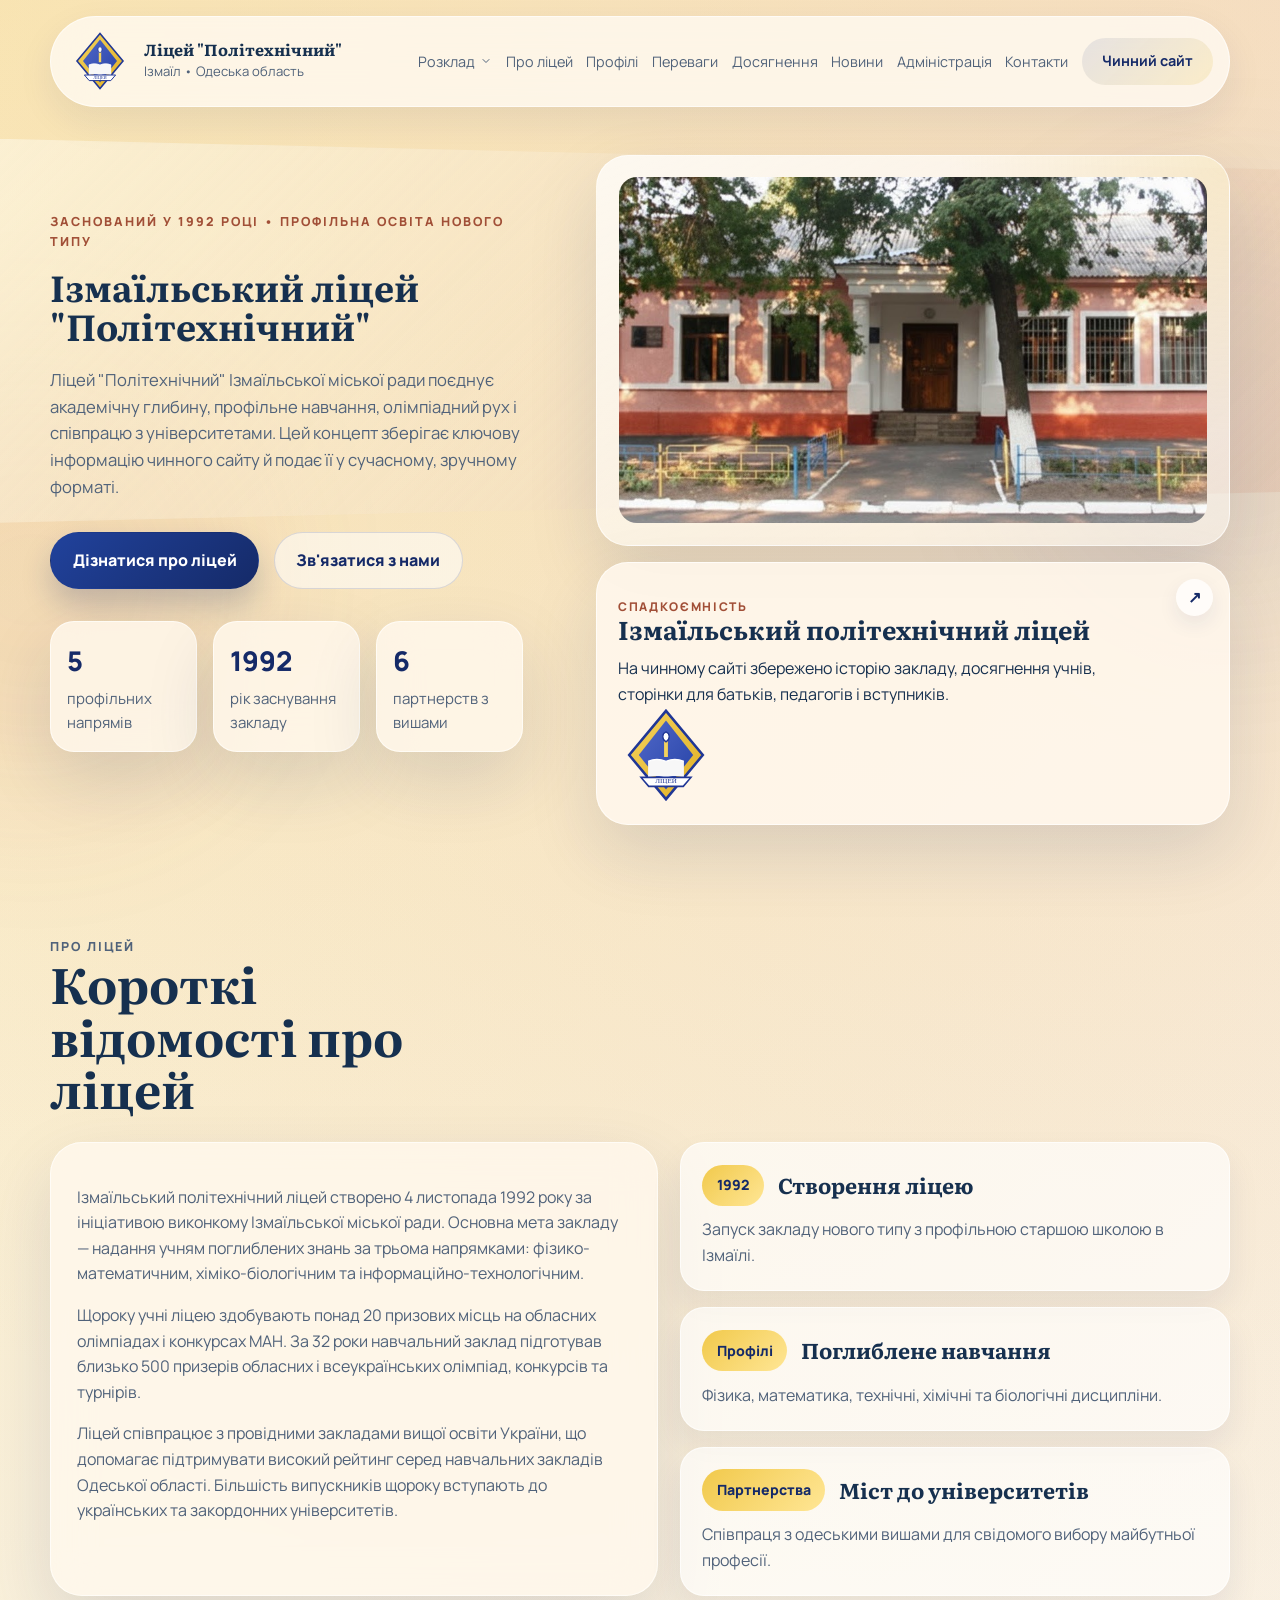
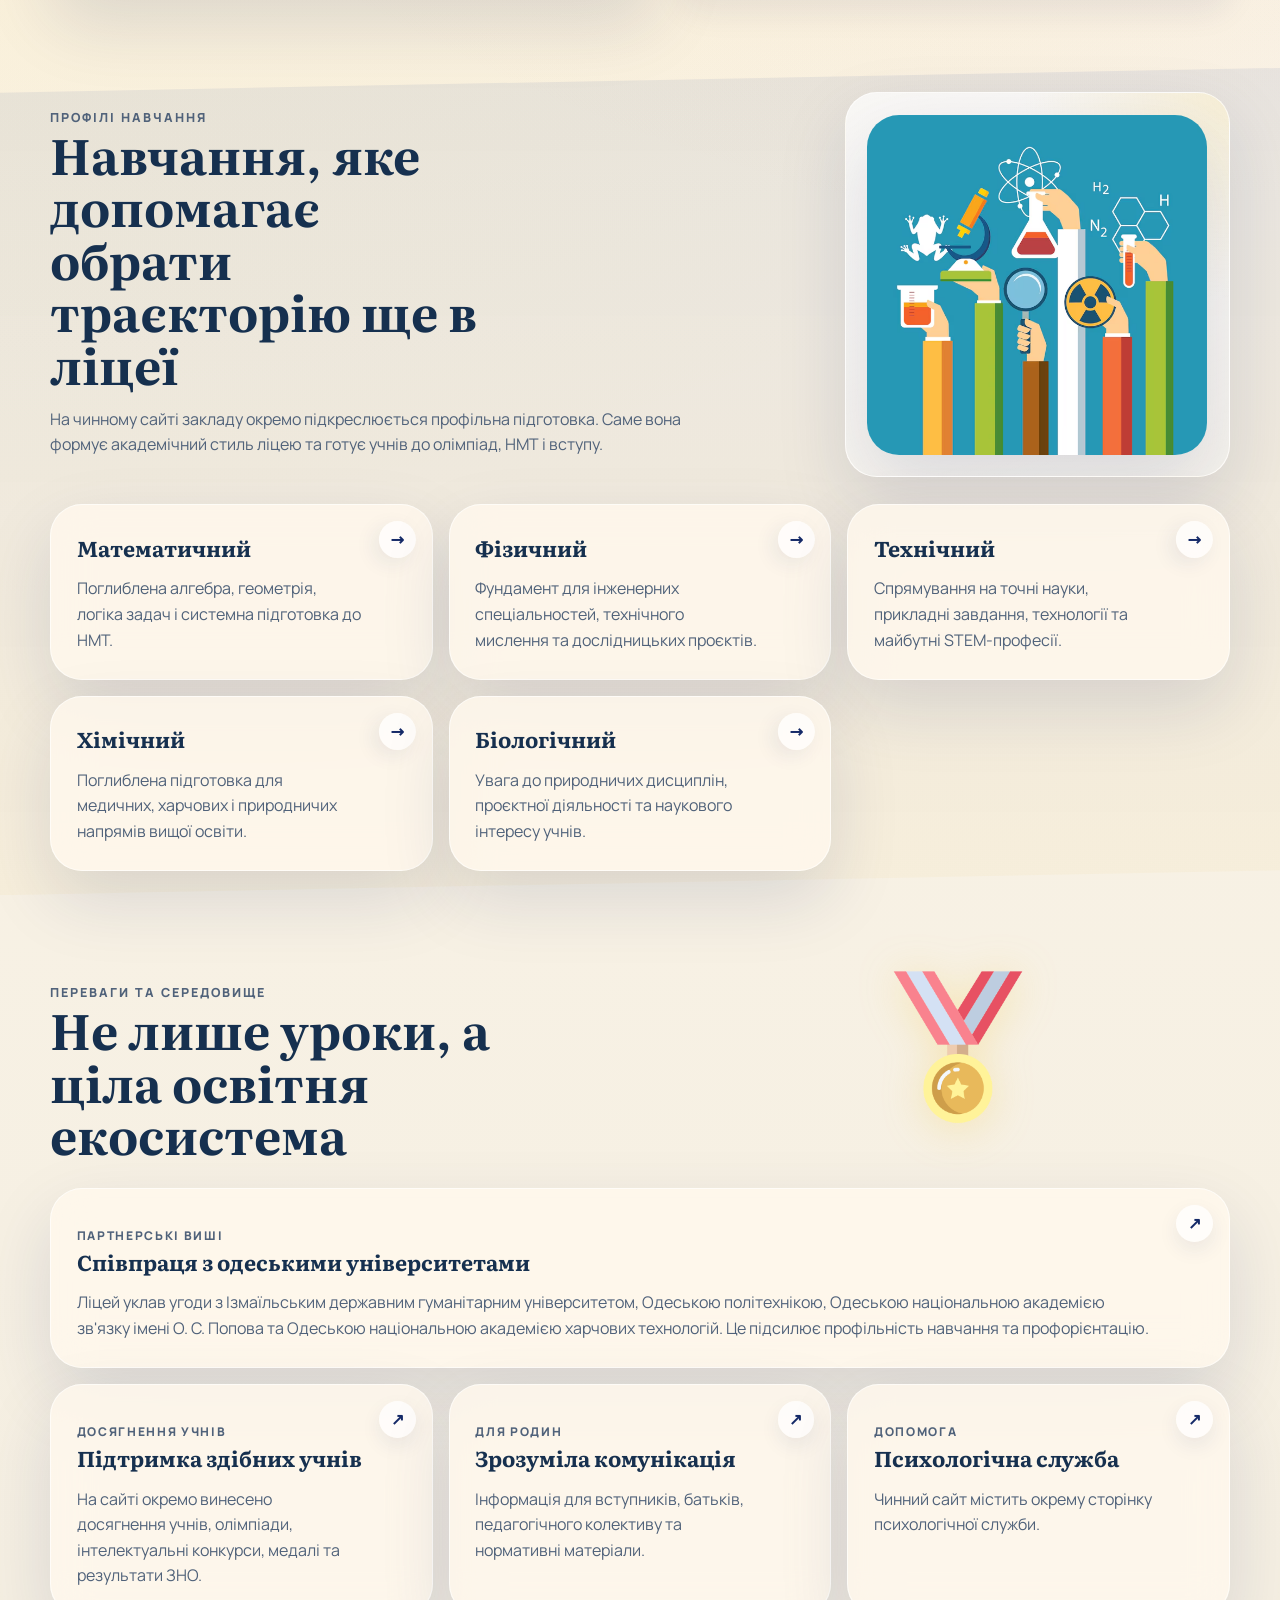
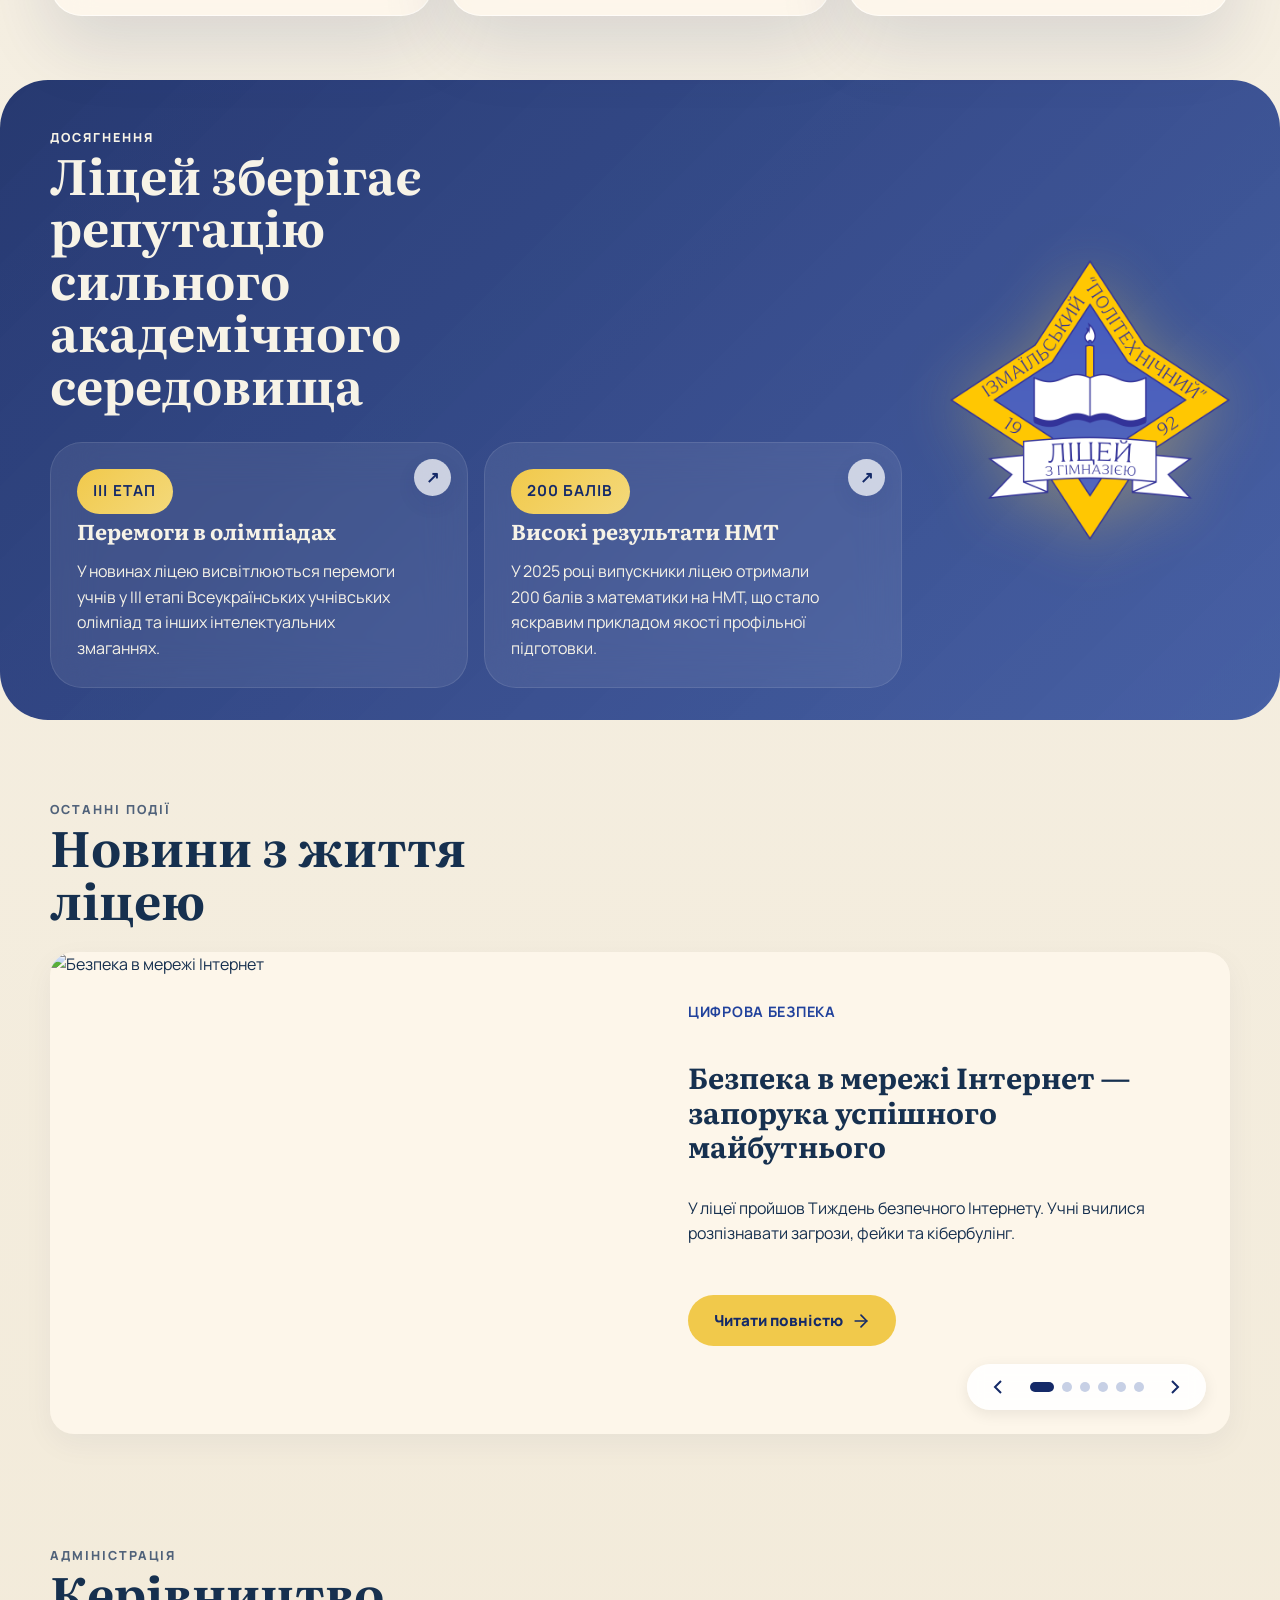
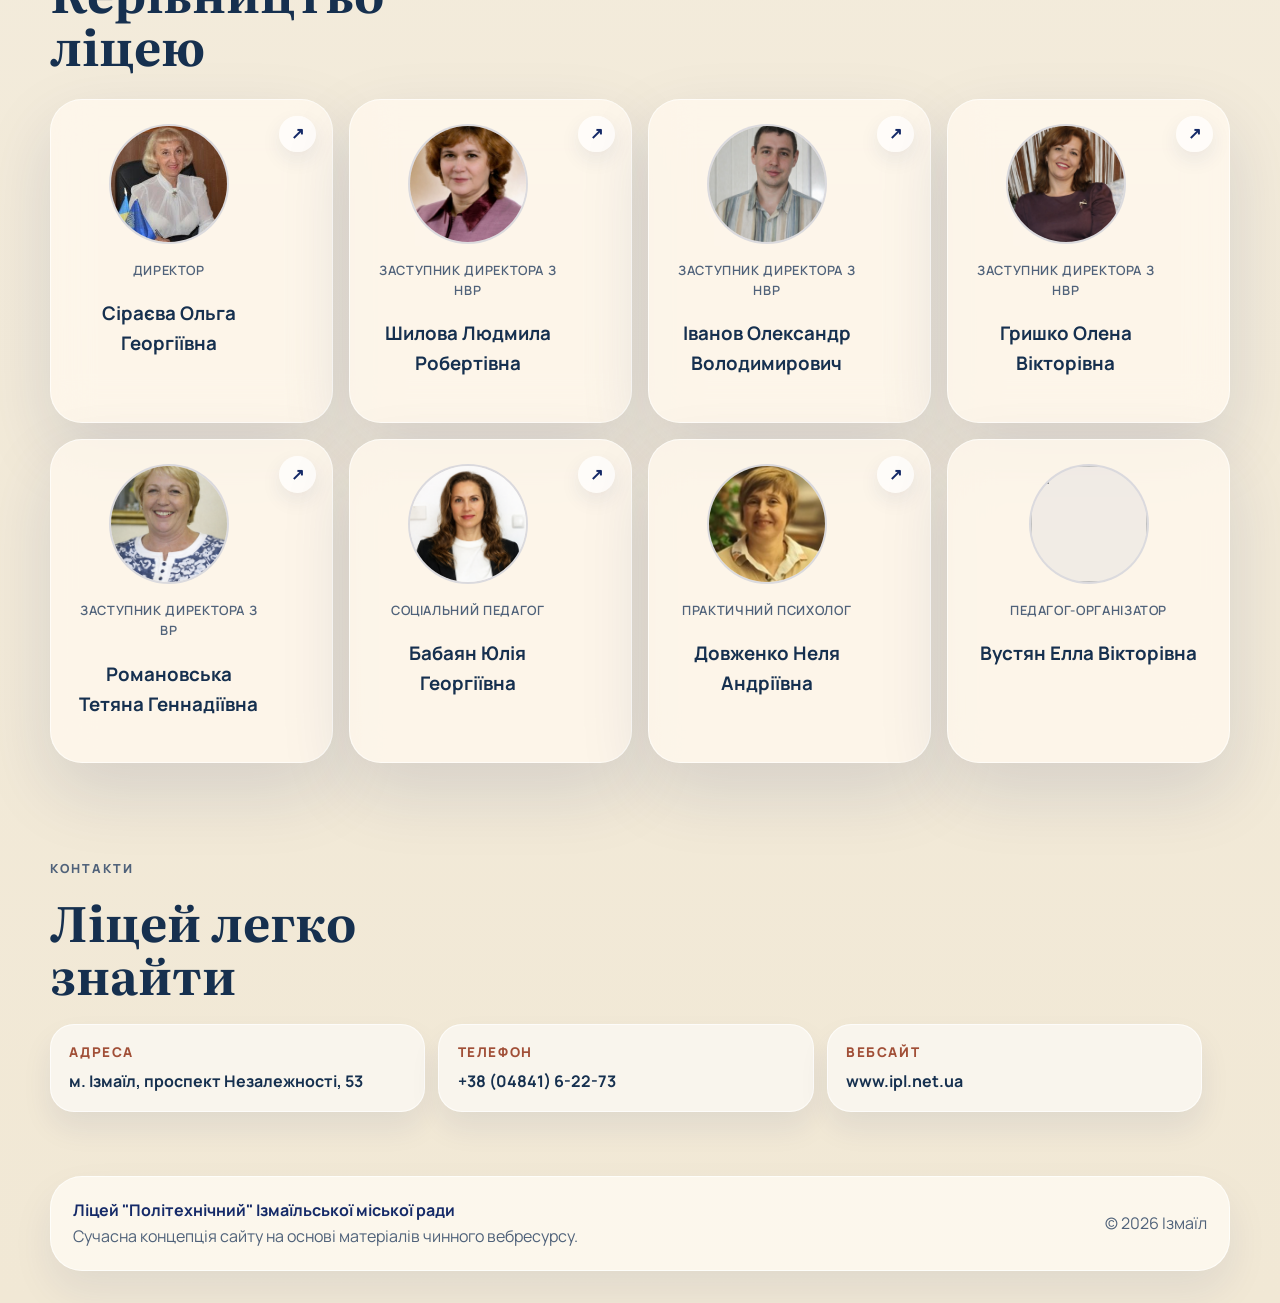
==== index.html @ ee77f44b "Add files via upload" ====
﻿<!DOCTYPE html>
<html lang="uk">

<head>
  <meta charset="UTF-8">
  <meta name="viewport" content="width=device-width, initial-scale=1.0">
  <title>Ліцей "Політехнічний" | Ізмаїл</title>
  <meta name="description"
    content="Сучасний промосайт Ліцею «Політехнічний» в Ізмаїлі: історія, профілі навчання, досягнення, партнерства та контакти.">
  <link rel="preconnect" href="https://fonts.googleapis.com">
  <link rel="preconnect" href="https://fonts.gstatic.com" crossorigin>
  <link
    href="https://fonts.googleapis.com/css2?family=Manrope:wght@400;500;600;700;800&family=Literata:opsz,wght@7..72,500;7..72,600;7..72,700&display=swap"
    rel="stylesheet">
  <link rel="stylesheet" href="styles.css">
</head>

<body>
  <a class="skip-link" href="#main">Перейти до основного вмісту</a>

  <div class="page-glow page-glow-left" aria-hidden="true"></div>
  <div class="page-glow page-glow-right" aria-hidden="true"></div>

  <header class="site-header">
    <div class="container header-shell">
      <a class="brand" href="#top" aria-label="Ліцей Політехнічний">
        <img src="assets/lyceum-emblem.svg" alt="" width="60" height="60">
        <span>
          <strong>Ліцей "Політехнічний"</strong>
          <small>Ізмаїл • Одеська область</small>
        </span>
      </a>

      <button class="nav-toggle" type="button" aria-expanded="false" aria-controls="site-nav">
        <span></span>
        <span></span>
        <span></span>
        <span class="sr-only">Відкрити меню</span>
      </button>

      <nav class="site-nav" id="site-nav" aria-label="Головна навігація">
        <div class="nav-dropdown">
          <button class="nav-dropdown-toggle" aria-expanded="false" aria-controls="schedule-menu">
            Розклад
            <svg width="12" height="12" viewBox="0 0 24 24" fill="none" stroke="currentColor" stroke-width="2"
              stroke-linecap="round" stroke-linejoin="round">
              <path d="m6 9 6 6 6-6" />
            </svg>
          </button>
          <div class="dropdown-menu" id="schedule-menu">
            <a href="schedule.html">Розклад уроків</a>
            <a href="schedule.html#bells">Розклад дзвінків</a>
          </div>
        </div>
        <a href="#about">Про ліцей</a>
        <a href="#profiles">Профілі</a>
        <a href="#advantages">Переваги</a>
        <a href="#achievements">Досягнення</a>
        <a href="#news">Новини</a>
        <a href="#administration">Адміністрація</a>
        <a href="#contacts">Контакти</a>
        <a class="nav-link-accent" href="https://www.ipl.net.ua/" target="_blank" rel="noreferrer noopener">
          Чинний сайт
        </a>
      </nav>
    </div>
  </header>

  <main id="main">
    <section class="hero" id="top">
      <div class="container hero-grid">
        <div class="hero-copy" data-reveal>
          <p class="eyebrow">Заснований у 1992 році • Профільна освіта нового типу</p>
          <h1>Ізмаїльський ліцей "Політехнічний"</h1>
          <p class="hero-lead">
            Ліцей "Політехнічний" Ізмаїльської міської ради поєднує академічну глибину,
            профільне навчання, олімпіадний рух і співпрацю з університетами. Цей концепт
            зберігає ключову інформацію чинного сайту й подає її у сучасному, зручному форматі.
          </p>

          <div class="hero-actions">
            <a class="button button-primary" href="#about">Дізнатися про ліцей</a>
            <a class="button button-secondary" href="#contacts">Зв'язатися з нами</a>
          </div>

          <ul class="hero-stats" aria-label="Ключові показники ліцею">
            <li>
              <strong>5</strong>
              <span>профільних напрямів</span>
            </li>
            <li>
              <strong>1992</strong>
              <span>рік заснування закладу</span>
            </li>
            <li>
              <strong>6</strong>
              <span>партнерств з вишами</span>
            </li>
          </ul>
        </div>

        <div class="hero-visual" data-reveal>
          <div class="visual-card visual-card-illustration">
            <img src="assets/campus-illustration.jpg" alt="Фото будівлі ліцею Політехнічний" width="876" height="515">
          </div>

          <a class="visual-card visual-card-badge card-link" href="https://www.ipl.net.ua/" target="_blank"
            rel="noreferrer noopener">
            <div class="badge-copy">
              <p class="badge-label">Спадкоємність</p>
              <h2>Ізмаїльський політехнічний ліцей</h2>
              <p>
                На чинному сайті збережено історію закладу, досягнення учнів, сторінки для
                батьків, педагогів і вступників.
              </p>
            </div>
            <img src="assets/lyceum-emblem.svg" alt="" width="96" height="96">
          </a>
        </div>
      </div>
    </section>

    <section class="section section-intro" id="about">
      <div class="container">
        <div class="section-heading" data-reveal>
          <p class="eyebrow">Про ліцей</p>
          <h2> Короткі відомості про ліцей</h2>
        </div>

        <div class="intro-layout">
          <article class="panel intro-story" data-reveal>
            <p>
            <p>Ізмаїльський політехнічний ліцей створено 4 листопада 1992 року за ініціативою виконкому Ізмаїльської
              міської ради. Основна мета закладу — надання учням поглиблених знань за трьома напрямками:
              фізико-математичним, хіміко-біологічним та інформаційно-технологічним.</p>

            <p>Щороку учні ліцею здобувають понад 20 призових місць на обласних олімпіадах і конкурсах МАН. За 32 роки
              навчальний заклад підготував близько 500 призерів обласних і всеукраїнських олімпіад, конкурсів та
              турнірів.</p>

            <p>Ліцей співпрацює з провідними закладами вищої освіти України, що допомагає підтримувати високий рейтинг
              серед навчальних закладів Одеської області. Більшість випускників щороку вступають до українських та
              закордонних університетів.</p>
            </p>
          </article>

          <div class="milestones">
            <div class="milestone" data-reveal style="--delay: 0.06s;">
              <span>1992</span>
              <h3>Створення ліцею</h3>
              <p>Запуск закладу нового типу з профільною старшою школою в Ізмаїлі.</p>
            </div>

            <div class="milestone" data-reveal style="--delay: 0.12s;">
              <span>Профілі</span>
              <h3>Поглиблене навчання</h3>
              <p>Фізика, математика, технічні, хімічні та біологічні дисципліни.</p>
            </div>

            <div class="milestone" data-reveal style="--delay: 0.18s;">
              <span>Партнерства</span>
              <h3>Міст до університетів</h3>
              <p>Співпраця з одеськими вишами для свідомого вибору майбутньої професії.</p>
            </div>
          </div>
        </div>
      </div>
    </section>

    <section class="section section-angled" id="profiles">
      <div class="container">
        <div class="profiles-header">
          <div class="section-heading" data-reveal>
            <p class="eyebrow">Профілі навчання</p>
            <h2>Навчання, яке допомагає обрати траєкторію ще в ліцеї</h2>
            <p>
              На чинному сайті закладу окремо підкреслюється профільна підготовка. Саме вона формує
              академічний стиль ліцею та готує учнів до олімпіад, НМТ і вступу.
            </p>
          </div>

          <div class="profiles-image" data-reveal>
            <div class="visual-card visual-card-illustration">
              <img src="assets/Image_subjects.png" alt="Профілі навчання ліцею">
            </div>
          </div>
        </div>

        <div class="profile-grid">
          <a class="panel profile-card card-link"
            href="http://www.ipl.net.ua/2011-08-15-07-10-58/2021-06-14-08-20-10/2021-06-14-08-23-02/osvitnya-programa-10-11"
            target="_blank" rel="noreferrer noopener" data-reveal style="--delay: 0.02s;">
            <h3>Математичний</h3>
            <p>Поглиблена алгебра, геометрія, логіка задач і системна підготовка до НМТ.</p>
          </a>

          <a class="panel profile-card card-link"
            href="http://www.ipl.net.ua/2011-08-15-07-10-58/2021-06-14-08-20-10/2021-06-14-08-23-02/osvitnya-programa-10-11"
            target="_blank" rel="noreferrer noopener" data-reveal style="--delay: 0.08s;">
            <h3>Фізичний</h3>
            <p>Фундамент для інженерних спеціальностей, технічного мислення та дослідницьких проєктів.</p>
          </a>

          <a class="panel profile-card card-link"
            href="http://www.ipl.net.ua/2011-08-15-07-10-58/2021-06-14-08-20-10/2021-06-14-08-23-02/osvitnya-programa-10-11"
            target="_blank" rel="noreferrer noopener" data-reveal style="--delay: 0.14s;">
            <h3>Технічний</h3>
            <p>Спрямування на точні науки, прикладні завдання, технології та майбутні STEM-професії.</p>
          </a>

          <a class="panel profile-card card-link"
            href="http://www.ipl.net.ua/2011-08-15-07-10-58/2021-06-14-08-20-10/2021-06-14-08-23-02/osvitnya-programa-10-11"
            target="_blank" rel="noreferrer noopener" data-reveal style="--delay: 0.2s;">
            <h3>Хімічний</h3>
            <p>Поглиблена підготовка для медичних, харчових і природничих напрямів вищої освіти.</p>
          </a>

          <a class="panel profile-card card-link"
            href="http://www.ipl.net.ua/2011-08-15-07-10-58/2021-06-14-08-20-10/2021-06-14-08-23-02/osvitnya-programa-10-11"
            target="_blank" rel="noreferrer noopener" data-reveal style="--delay: 0.26s;">
            <h3>Біологічний</h3>
            <p>Увага до природничих дисциплін, проєктної діяльності та наукового інтересу учнів.</p>
          </a>
        </div>
      </div>
    </section>

    <section class="section" id="advantages">
      <div class="container">
        <div class="advantages-header">
          <div class="section-heading" data-reveal>
            <p class="eyebrow">Переваги та середовище</p>
            <h2>Не лише уроки, а ціла освітня екосистема</h2>
          </div>

          <div class="advantages-medal" data-reveal>
            <img src="assets/3455111.png" alt="Медаль">
          </div>
        </div>

        <div class="advantage-grid">
          <a class="panel feature-card feature-card-wide card-link"
            href="https://www.ipl.net.ua/component/content/?view=featured" target="_blank" rel="noreferrer noopener"
            data-reveal style="--delay: 0.04s;">
            <p class="card-kicker">Партнерські виші</p>
            <h3>Співпраця з одеськими університетами</h3>
            <p>
              Ліцей уклав угоди з
              Ізмаїльським державним гуманітарним університетом, Одеською політехнікою,
              Одеською національною академією зв'язку імені О. С. Попова та Одеською національною
              академією харчових технологій. Це підсилює профільність навчання та профорієнтацію.
            </p>
          </a>

          <a class="panel feature-card card-link" href="https://www.ipl.net.ua/dostigeniya/man" target="_blank"
            rel="noreferrer noopener" data-reveal style="--delay: 0.1s;">
            <p class="card-kicker">Досягнення учнів</p>
            <h3>Підтримка здібних учнів</h3>
            <p>
              На сайті окремо винесено досягнення учнів, олімпіади, інтелектуальні конкурси,
              медалі та результати ЗНО.
            </p>
          </a>

          <a class="panel feature-card card-link" href="https://www.ipl.net.ua/component/content/?view=featured"
            target="_blank" rel="noreferrer noopener" data-reveal style="--delay: 0.16s;">
            <p class="card-kicker">Для родин</p>
            <h3>Зрозуміла комунікація</h3>
            <p>
              Інформація для вступників, батьків, педагогічного колективу та нормативні матеріали.

            </p>
          </a>

          <a class="panel feature-card card-link"
            href="http://www.ipl.net.ua/2011-08-15-07-10-58/sotsialno-psikhologichna-dopomoga" target="_blank"
            rel="noreferrer noopener" data-reveal style="--delay: 0.22s;">
            <p class="card-kicker">Допомога</p>
            <h3>Психологічна служба</h3>
            <p>
              Чинний сайт містить окрему сторінку психологічної служби.
            </p>
          </a>
        </div>
      </div>
    </section>

    <section class="section section-accent" id="achievements">
      <div class="container achievement-layout">
        <div>
          <div class="section-heading" data-reveal>
            <p class="eyebrow">Досягнення</p>
            <h2>Ліцей зберігає репутацію сильного академічного середовища</h2>
          </div>

          <div class="achievement-grid">
            <a class="panel achievement-card card-link" href="https://www.ipl.net.ua/dostigeniya/man" target="_blank"
              rel="noreferrer noopener" data-reveal style="--delay: 0.04s;">
              <strong>III етап</strong>
              <h3>Перемоги в олімпіадах</h3>
              <p>
                У новинах ліцею висвітлюються перемоги учнів у III етапі Всеукраїнських учнівських
                олімпіад та інших інтелектуальних змаганнях.
              </p>
            </a>

            <a class="panel achievement-card card-link" href="http://www.ipl.net.ua/dostigeniya/zno" target="_blank"
              rel="noreferrer noopener" data-reveal style="--delay: 0.1s;">
              <strong>200 балів</strong>
              <h3>Високі результати НМТ</h3>
              <p>
                У 2025 році випускники ліцею отримали 200 балів з математики на НМТ, що стало
                яскравим прикладом якості профільної підготовки.
              </p>
            </a>
          </div>
        </div>

        <div class="achievement-emblem" data-reveal>
          <img src="assets/lyceum-logo.png" alt="Герб ліцею Політехнічний">
        </div>
      </div>
    </section>

    <section class="section" id="news">
      <div class="container">
        <div class="section-heading" data-reveal>
          <p class="eyebrow">Останні події</p>
          <h2>Новини з життя ліцею</h2>
        </div>

        <div class="news-slider-single" id="news-slider-single" data-reveal style="--delay: 0.1s;">
          <div class="news-slides-wrapper" id="news-slides-wrapper">

            <div class="news-slide">
              <div class="news-image">
                <img src="http://www.ipl.net.ua/images/2026_internet/4.jpg" alt="Безпека в мережі Інтернет"
                  loading="lazy">
              </div>
              <div class="news-content">
                <p class="news-tag">Цифрова безпека</p>
                <h3>Безпека в мережі Інтернет — запорука успішного майбутнього</h3>
                <p>У ліцеї пройшов Тиждень безпечного Інтернету. Учні вчилися розпізнавати загрози, фейки та
                  кібербулінг.</p>
                <a class="news-more"
                  href="http://www.ipl.net.ua/events/2284-bezpeka-v-merezhi-internet-zaporuka-uspishnogo-majbutnogo"
                  target="_blank" rel="noreferrer noopener">
                  Читати повністю
                  <svg width="20" height="20" viewBox="0 0 24 24" fill="none" stroke="currentColor" stroke-width="2"
                    stroke-linecap="round" stroke-linejoin="round">
                    <path d="M5 12h14" />
                    <path d="m12 5 7 7-7 7" />
                  </svg>
                </a>
              </div>
            </div>


            <div class="news-slide">
              <div class="news-image">
                <img src="http://www.ipl.net.ua/images/valentine.jpg" alt="День закоханих у ліцеї" loading="lazy">
              </div>
              <div class="news-content">
                <p class="news-tag">Свято</p>
                <h3>День закоханих у ліцеї — свято тепла, радості й єдності</h3>
                <p>Кафедра англійської мови організувала яскраві заходи. Учні 10-Б класу виступили з творчими номерами.
                </p>
                <a class="news-more"
                  href="http://www.ipl.net.ua/events/2283-den-zakokhanikh-u-litseji-svyato-tepla-radosti-j-ednosti"
                  target="_blank" rel="noreferrer noopener">
                  Читати повністю
                  <svg width="20" height="20" viewBox="0 0 24 24" fill="none" stroke="currentColor" stroke-width="2"
                    stroke-linecap="round" stroke-linejoin="round">
                    <path d="M5 12h14" />
                    <path d="m12 5 7 7-7 7" />
                  </svg>
                </a>
              </div>
            </div>

            <div class="news-slide">
              <div class="news-image">
                <img
                  src="http://www.ipl.net.ua/images/plich_o_plich/1/636794304_122202360614539080_3472821236660308530_n.jpg"
                  alt="Пліч-о-пліч Всеукраїнські шкільні ліги" loading="lazy">
              </div>
              <div class="news-content">
                <p class="news-tag">Спорт</p>
                <h3>Нагородження переможців міського етапу "Пліч-о-пліч"</h3>
                <p>Урочиста церемонія нагородження юних спортсменів за перемоги у легкій атлетиці, волейболі, футболі та
                  шахах.</p>
                <a class="news-more"
                  href="http://www.ipl.net.ua/events/2282-nagorodzhennya-nashikh-peremozhtsiv-miskogo-etapu-plich-o-plich-vseukrajinski-shkilni-ligi"
                  target="_blank" rel="noreferrer noopener">
                  Читати повністю
                  <svg width="20" height="20" viewBox="0 0 24 24" fill="none" stroke="currentColor" stroke-width="2"
                    stroke-linecap="round" stroke-linejoin="round">
                    <path d="M5 12h14" />
                    <path d="m12 5 7 7-7 7" />
                  </svg>
                </a>
              </div>
            </div>

            <div class="news-slide">
              <div class="news-image">
                <img src="http://www.ipl.net.ua/images/_viber_2026-02-18_09-42-29-970.jpg"
                  alt="Нейрографіка як шлях до ресурсу" loading="lazy">
              </div>
              <div class="news-content">
                <p class="news-tag">Психологія</p>
                <h3>Нейрографіка як шлях до ресурсу: досвід психолога</h3>
                <p>Практичний психолог поділилася з колегами міста методом арттерапії для зняття напруги та
                  перезавантаження.</p>
                <a class="news-more"
                  href="http://www.ipl.net.ua/events/2285-nejrografika-yak-shlyakh-do-resursu-praktichnij-psikholog-litseyu-podililasya-dosvidom-z-kolegami-mista"
                  target="_blank" rel="noreferrer noopener">
                  Читати повністю
                  <svg width="20" height="20" viewBox="0 0 24 24" fill="none" stroke="currentColor" stroke-width="2"
                    stroke-linecap="round" stroke-linejoin="round">
                    <path d="M5 12h14" />
                    <path d="m12 5 7 7-7 7" />
                  </svg>
                </a>
              </div>
            </div>

            <div class="news-slide">
              <div class="news-image">
                <img
                  src="http://www.ipl.net.ua/images/evakuacya_2026/631528463_122201663612539080_6978065570802750804_n.jpg"
                  alt="навчально-тренувальна евакуація" loading="lazy">
              </div>
              <div class="news-content">
                <p class="news-tag">Безпека</p>
                <h3>Тренування з евакуації: відпрацювання алгоритму дій</h3>
                <p>Навчально-тренувальна евакуація спільно з ССОБ поліції та ДСНС для готовності до екстрених ситуацій.
                </p>
                <a class="news-more"
                  href="http://www.ipl.net.ua/events/2281-vidpratsyuvannya-algoritmu-dij-u-razi-zagrozi-napadu-trenuvannya-shcho-ryatuyut-zhittya"
                  target="_blank" rel="noreferrer noopener">
                  Читати повністю
                  <svg width="20" height="20" viewBox="0 0 24 24" fill="none" stroke="currentColor" stroke-width="2"
                    stroke-linecap="round" stroke-linejoin="round">
                    <path d="M5 12h14" />
                    <path d="m12 5 7 7-7 7" />
                  </svg>
                </a>
              </div>
            </div>

            <div class="news-slide">
              <div class="news-image">
                <img src="http://www.ipl.net.ua/images/5%20kl_fizra.jpg" alt="Козацький гарт у 5 класі" loading="lazy">
              </div>
              <div class="news-content">
                <p class="news-tag">Спорт</p>
                <h3>«Козацький гарт» у 5 класі: спорт, драйв і командний дух</h3>
                <p>Спортивні змагання, що вимагали від п'ятикласників витривалості та швидкості у поєднанні з підтримкою
                  одне одного.</p>
                <a class="news-more"
                  href="http://www.ipl.net.ua/events/2280-kozatskij-gart-u-5-klasi-sport-drajv-i-komandnij-dukh"
                  target="_blank" rel="noreferrer noopener">
                  Читати повністю
                  <svg width="20" height="20" viewBox="0 0 24 24" fill="none" stroke="currentColor" stroke-width="2"
                    stroke-linecap="round" stroke-linejoin="round">
                    <path d="M5 12h14" />
                    <path d="m12 5 7 7-7 7" />
                  </svg>
                </a>
              </div>
            </div>
          </div>

          <div class="news-controls">
            <button class="news-btn-prev" aria-label="Попередня новина">
              <svg width="24" height="24" viewBox="0 0 24 24" fill="none" stroke="currentColor" stroke-width="2">
                <path d="m15 18-6-6 6-6" />
              </svg>
            </button>
            <div class="news-dots" id="news-dots">
            </div>
            <button class="news-btn-next" aria-label="Наступна новина">
              <svg width="24" height="24" viewBox="0 0 24 24" fill="none" stroke="currentColor" stroke-width="2">
                <path d="m9 18 6-6-6-6" />
              </svg>
            </button>
          </div>
        </div>
      </div>
    </section>

    <section class="section" id="administration">
      <div class="container">
        <div class="section-heading" data-reveal>
          <p class="eyebrow">Адміністрація</p>
          <h2>Керівництво ліцею</h2>
        </div>

        <div class="admin-grid">
          <a class="panel admin-card card-link" href="http://www.ipl.net.ua/portfolio/portfolio-siraeva-o-g"
            target="_blank" rel="noreferrer noopener" data-reveal style="--delay: 0.04s;">
            <div class="admin-photo">
              <img src="assets/siraeva.png" alt="Сіраєва Ольга Георгіївна">
            </div>
            <p class="admin-role">Директор</p>
            <h3>Сіраєва Ольга Георгіївна</h3>
          </a>

          <a class="panel admin-card card-link" href="http://www.ipl.net.ua/portfolio/portfolio-shilova-l-r"
            target="_blank" rel="noreferrer noopener" data-reveal style="--delay: 0.08s;">
            <div class="admin-photo">
              <img src="assets/shilova.png" alt="Шилова Людмила Робертівна">
            </div>
            <p class="admin-role">Заступник директора з НВР</p>
            <h3>Шилова Людмила Робертівна</h3>
          </a>

          <a class="panel admin-card card-link" href="http://www.ipl.net.ua/portfolio/port-ivanov" target="_blank"
            rel="noreferrer noopener" data-reveal style="--delay: 0.12s;">
            <div class="admin-photo">
              <img src="assets/ivanov.png" alt="Іванов Олександр Володимирович">
            </div>
            <p class="admin-role">Заступник директора з НВР</p>
            <h3>Іванов Олександр Володимирович</h3>
          </a>

          <a class="panel admin-card card-link" href="http://www.ipl.net.ua/portfolio/portfolio-grishko-o-v"
            target="_blank" rel="noreferrer noopener" data-reveal style="--delay: 0.16s;">
            <div class="admin-photo">
              <img src="assets/grishko.png" alt="Гришко Олена Вікторівна">
            </div>
            <p class="admin-role">Заступник директора з НВР</p>
            <h3>Гришко Олена Вікторівна</h3>
          </a>

          <a class="panel admin-card card-link" href="http://www.ipl.net.ua/portfolio/portfolio-romanovskaya-t-g"
            target="_blank" rel="noreferrer noopener" data-reveal style="--delay: 0.2s;">
            <div class="admin-photo">
              <img src="assets/romanovska.png" alt="Романовська Тетяна Геннадіївна">
            </div>
            <p class="admin-role">Заступник директора з ВР</p>
            <h3>Романовська Тетяна Геннадіївна</h3>
          </a>

          <a class="panel admin-card card-link" href="http://www.ipl.net.ua/portfolio/babayan-yuliya-georgijivna-inform"
            target="_blank" rel="noreferrer noopener" data-reveal style="--delay: 0.24s;">
            <div class="admin-photo">
              <img src="assets/babayan.png" alt="Бабаян Юлія Георгіївна">
            </div>
            <p class="admin-role">Соціальний педагог</p>
            <h3>Бабаян Юлія Георгіївна</h3>
          </a>

          <a class="panel admin-card card-link"
            href="http://www.ipl.net.ua/portfolio/dovzhenko-nelya-andrijivna-psikhologiya#78-__________2"
            target="_blank" rel="noreferrer noopener" data-reveal style="--delay: 0.28s;">
            <div class="admin-photo">
              <img src="assets/dovzhenko.png" alt="Довженко Неля Андріївна">
            </div>
            <p class="admin-role">Практичний психолог</p>
            <h3>Довженко Неля Андріївна</h3>
          </a>

          <div class="panel admin-card" data-reveal style="--delay: 0.32s;">
            <div class="admin-photo">
              <img src="assets/vustyan.jpg" alt="">
            </div>
            <p class="admin-role">Педагог-організатор</p>
            <h3>Вустян Елла Вікторівна</h3>
          </div>
        </div>
      </div>
    </section>

    <section class="section section-contact" id="contacts">
      <div class="container contact-layout">
        <div class="contact-copy" data-reveal>
          <p class="eyebrow">Контакти</p>
          <h2>Ліцей легко знайти</h2>


          <div class="contact-list">
            <a class="contact-item"
              href="https://maps.google.com/?q=%D0%86%D0%B7%D0%BC%D0%B0%D1%97%D0%BB,+%D0%BF%D1%80%D0%BE%D1%81%D0%BF%D0%B5%D0%BA%D1%82+%D0%9D%D0%B5%D0%B7%D0%B0%D0%BB%D0%B5%D0%B6%D0%BD%D0%BE%D1%81%D1%82%D1%96,+53"
              target="_blank" rel="noreferrer noopener">
              <span>Адреса</span>
              <strong>м. Ізмаїл, проспект Незалежності, 53</strong>
            </a>

            <a class="contact-item" href="tel:+380484162273">
              <span>Телефон</span>
              <strong>+38 (04841) 6-22-73</strong>
            </a>

            <a class="contact-item" href="https://www.ipl.net.ua/" target="_blank" rel="noreferrer noopener">
              <span>Вебсайт</span>
              <strong>www.ipl.net.ua</strong>
            </a>
          </div>
        </div>
      </div>
    </section>
  </main>

  <footer class="site-footer">
    <div class="container footer-shell">
      <p>
        <strong>Ліцей "Політехнічний" Ізмаїльської міської ради</strong>
        <span>Сучасна концепція сайту на основі матеріалів чинного вебресурсу.</span>
      </p>
      <p>&copy; <span id="year"></span> Ізмаїл</p>
    </div>
  </footer>

  <script src="script.js"></script>
</body>

</html>
---- styles.css ----
:root {
  --bg: #f5efe2;
  --bg-soft: #fff8ed;
  --surface: rgba(255, 248, 237, 0.82);
  --surface-strong: #fffdf8;
  --line: rgba(30, 55, 108, 0.12);
  --text: #16304f;
  --muted: #50627a;
  --brand: #21429c;
  --brand-deep: #152a68;
  --gold: #f1c94b;
  --gold-deep: #dca925;
  --terracotta: #c56649;
  --terracotta-deep: #a14f37;
  --shadow: 0 28px 70px rgba(21, 42, 104, 0.13);
  --shadow-soft: 0 18px 44px rgba(21, 42, 104, 0.1);
  --radius-xl: 32px;
  --radius-lg: 24px;
  --radius-md: 18px;
  --radius-sm: 12px;
  --container: min(1180px, calc(100vw - 2rem));
  --transition: 220ms ease;
}

*,
*::before,
*::after {
  box-sizing: border-box;
}

html {
  scroll-behavior: smooth;
}

body {
  margin: 0;
  font-family: "Manrope", "Segoe UI Variable Text", "Segoe UI", sans-serif;
  color: var(--text);
  background:
    radial-gradient(circle at top left, rgba(241, 201, 75, 0.32), transparent 34%),
    radial-gradient(circle at top right, rgba(197, 102, 73, 0.16), transparent 30%),
    linear-gradient(180deg, #fff8ec 0%, #f5efe2 52%, #f1e8d5 100%);
  min-height: 100vh;
  line-height: 1.6;
}

img {
  max-width: 100%;
  display: block;
}

a {
  color: inherit;
  text-decoration: none;
}

button,
input,
textarea,
select {
  font: inherit;
}

.skip-link,
.sr-only {
  position: absolute;
  width: 1px;
  height: 1px;
  padding: 0;
  margin: -1px;
  overflow: hidden;
  clip: rect(0, 0, 0, 0);
  white-space: nowrap;
  border: 0;
}

.skip-link:focus {
  clip: auto;
  width: auto;
  height: auto;
  margin: 1rem;
  padding: 0.75rem 1rem;
  z-index: 100;
  background: var(--brand-deep);
  color: #fff;
  border-radius: 999px;
}

.container {
  width: var(--container);
  margin: 0 auto;
}

.page-glow {
  position: fixed;
  inset: auto auto 0;
  width: 28rem;
  height: 28rem;
  border-radius: 999px;
  filter: blur(80px);
  opacity: 0.26;
  pointer-events: none;
  z-index: -1;
}

.page-glow-left {
  left: -12rem;
  bottom: 6rem;
  background: rgba(197, 102, 73, 0.38);
}

.page-glow-right {
  right: -11rem;
  top: 12rem;
  background: rgba(33, 66, 156, 0.28);
}

.site-header {
  position: sticky;
  top: 0;
  z-index: 20;
  padding: 1rem 0 0;
}

.header-shell {
  display: flex;
  align-items: center;
  justify-content: space-between;
  gap: 1rem;
  padding: 0.9rem 1rem 0.9rem 1.2rem;
  background: rgba(255, 252, 245, 0.76);
  border: 1px solid rgba(255, 255, 255, 0.6);
  box-shadow: 0 14px 36px rgba(21, 42, 104, 0.08);
  backdrop-filter: blur(18px);
  border-radius: 999px;
}

.brand {
  display: inline-flex;
  align-items: center;
  gap: 0.85rem;
  min-width: 0;
}

.brand span {
  display: grid;
  gap: 0.15rem;
}

.brand strong {
  font-family: "Literata", "Georgia", serif;
  font-size: 1rem;
  line-height: 1.1;
}

.brand small {
  font-size: 0.82rem;
  color: var(--muted);
}

.site-nav {
  display: flex;
  align-items: center;
  gap: 0.85rem;
  font-size: 0.9rem;
}

.site-nav a {
  position: relative;
  padding: 0.45rem 0;
  color: var(--muted);
  transition: color var(--transition);
}

.site-nav a::after {
  content: "";
  position: absolute;
  left: 0;
  right: 0;
  bottom: -0.2rem;
  height: 2px;
  background: linear-gradient(90deg, var(--gold), var(--terracotta));
  transform: scaleX(0);
  transform-origin: center;
  transition: transform var(--transition);
}

.site-nav a:hover,
.site-nav a:focus-visible {
  color: var(--brand-deep);
}

.site-nav a:hover::after,
.site-nav a:focus-visible::after,
.site-nav a.is-active::after {
  transform: scaleX(1);
}

.site-nav a.nav-link-accent {
  display: inline-flex;
  align-items: center;
  justify-content: center;
  min-height: 2.95rem;
  padding: 0.8rem 1.25rem;
  line-height: 1;
  border-radius: 999px;
  background: linear-gradient(135deg, rgba(33, 66, 156, 0.1), rgba(241, 201, 75, 0.2));
  color: var(--brand-deep);
  font-weight: 700;
}

.site-nav a.nav-link-accent::after {
  display: none;
}

/* Dropdown */
.nav-dropdown {
  position: relative;
  display: flex;
  align-items: center;
}

.nav-dropdown-toggle {
  display: inline-flex;
  align-items: center;
  gap: 0.3rem;
  background: transparent;
  border: none;
  font-family: inherit;
  font-size: 0.9rem;
  font-weight: normal;
  color: var(--muted);
  cursor: pointer;
  padding: 0.45rem 0;
  transition: color var(--transition);
}

.nav-dropdown-toggle:hover,
.nav-dropdown-toggle:focus-visible {
  color: var(--brand-deep);
}

.nav-dropdown-toggle svg {
  transition: transform var(--transition);
}

.nav-dropdown:hover .nav-dropdown-toggle svg,
.nav-dropdown:focus-within .nav-dropdown-toggle svg {
  transform: rotate(180deg);
}

.dropdown-menu {
  position: absolute;
  top: 100%;
  left: 50%;
  transform: translateX(-50%) translateY(10px);
  background: var(--surface);
  border: 1px solid rgba(255, 255, 255, 0.4);
  border-radius: var(--radius-lg);
  box-shadow: 0 12px 32px rgba(21, 42, 104, 0.12);
  padding: 0.5rem;
  display: flex;
  flex-direction: column;
  min-width: 180px;
  opacity: 0;
  visibility: hidden;
  transition: opacity var(--transition), transform var(--transition), visibility var(--transition);
  z-index: 100;
}

.nav-dropdown:hover .dropdown-menu,
.nav-dropdown:focus-within .dropdown-menu {
  opacity: 1;
  visibility: visible;
  transform: translateX(-50%) translateY(0);
}

.dropdown-menu a {
  padding: 0.6rem 1.2rem;
  border-radius: var(--radius-md);
  color: var(--muted);
  text-decoration: none;
  font-size: 0.95rem;
  font-weight: normal;
  white-space: nowrap;
}

.dropdown-menu a:hover,
.dropdown-menu a:focus-visible {
  background: rgba(33, 66, 156, 0.05);
  color: var(--brand-deep);
}

.dropdown-menu a::after {
  display: none;
}

.nav-toggle {
  display: none;
  width: 3rem;
  height: 3rem;
  padding: 0;
  border: 0;
  border-radius: 50%;
  background: rgba(33, 66, 156, 0.08);
  cursor: pointer;
  position: relative;
}

.nav-toggle span {
  display: block;
  position: absolute;
  left: 0;
  right: 0;
  margin: 0 auto;
  width: 1.3rem;
  height: 2px;
  background: var(--brand-deep);
  transition: transform var(--transition), opacity var(--transition), top var(--transition);
}

.nav-toggle span:nth-child(1) {
  top: calc(50% - 7px);
}

.nav-toggle span:nth-child(2) {
  top: calc(50% - 1px);
}

.nav-toggle span:nth-child(3) {
  top: calc(50% + 5px);
}

.hero {
  position: relative;
  padding: 2rem 0 3rem;
}

.hero::before {
  content: "";
  position: absolute;
  inset: 2rem 0 auto;
  height: 24rem;
  background:
    linear-gradient(135deg, rgba(255, 255, 255, 0.52), rgba(255, 255, 255, 0)),
    linear-gradient(135deg, rgba(241, 201, 75, 0.18), rgba(197, 102, 73, 0.12));
  clip-path: polygon(0 0, 100% 8%, 100% 92%, 0 100%);
  z-index: -1;
}

.hero-grid {
  display: grid;
  grid-template-columns: minmax(0, 1.1fr) minmax(0, 1.4fr);
  gap: 3rem;
  align-items: center;
}

.hero-grid>* {
  min-width: 0;
}

.hero-copy {
  padding: 0;
  max-width: 95%;
}

.eyebrow {
  margin: 0 0 1rem;
  letter-spacing: 0.16em;
  text-transform: uppercase;
  color: var(--terracotta-deep);
  font-size: 0.78rem;
  font-weight: 800;
}

.hero h1,
.section-heading h1,
.section-heading h2,
.badge-copy h2,
.contact-copy h2 {
  margin: 0;
  font-family: "Literata", "Georgia", serif;
  line-height: 1.08;
}

.hero h1 {
  font-size: clamp(1.9rem, 2.8vw, 2.5rem);
}

.hero-lead,
.section-heading p,
.panel p,
.contact-copy p,
.milestone p {
  color: var(--muted);
}

.hero-lead {
  margin: 1.35rem 0 0;
  max-width: 62ch;
  font-size: 1.04rem;
}

.hero-actions {
  display: flex;
  flex-wrap: wrap;
  gap: 0.9rem;
  margin: 2rem 0;
}

.button {
  display: inline-flex;
  align-items: center;
  justify-content: center;
  min-height: 3.35rem;
  padding: 0.9rem 1.35rem;
  border-radius: 999px;
  border: 1px solid transparent;
  font-weight: 800;
  transition: transform var(--transition), box-shadow var(--transition), border-color var(--transition), background var(--transition);
}

.button:hover,
.button:focus-visible {
  transform: translateY(-2px);
}

.button-primary {
  background: linear-gradient(135deg, var(--brand), var(--brand-deep));
  color: #fff;
  box-shadow: 0 16px 30px rgba(21, 42, 104, 0.22);
}

.button-secondary {
  border-color: rgba(33, 66, 156, 0.16);
  background: rgba(255, 255, 255, 0.54);
  color: var(--brand-deep);
}

.hero-stats {
  display: grid;
  grid-template-columns: repeat(3, minmax(0, 1fr));
  gap: 1rem;
  list-style: none;
  padding: 0;
  margin: 0;
}

.hero-stats li,
.panel {
  background: var(--surface);
  border: 1px solid rgba(255, 255, 255, 0.65);
  box-shadow: var(--shadow);
  backdrop-filter: blur(20px);
}

.hero-stats li {
  border-radius: var(--radius-lg);
  padding: 1.1rem 1rem 1rem;
}

.hero-stats strong {
  display: block;
  font-size: 1.7rem;
  font-weight: 800;
  color: var(--brand-deep);
}

.hero-stats span {
  display: block;
  margin-top: 0.25rem;
  color: var(--muted);
  font-size: 0.94rem;
}

.hero-visual {
  display: grid;
  gap: 1rem;
  align-self: start;
  margin-top: 1rem;
}

.visual-card {
  border-radius: var(--radius-xl);
  overflow: hidden;
  background: rgba(255, 248, 237, 0.88);
  border: 1px solid rgba(255, 255, 255, 0.66);
  box-shadow: var(--shadow);
}

.visual-card-illustration {
  padding: 1.35rem;
  background:
    radial-gradient(circle at top right, rgba(241, 201, 75, 0.18), transparent 38%),
    linear-gradient(160deg, rgba(255, 255, 255, 0.74), rgba(255, 255, 255, 0.44));
}

.visual-card-illustration img {
  width: 100%;
  height: auto;
  display: block;
  border-radius: calc(var(--radius-xl) - 14px);
  animation: heroFloat 9s ease-in-out infinite;
}

.visual-card-badge {
  display: grid;
  grid-template-columns: minmax(0, 1fr) auto;
  gap: 1rem;
  align-items: center;
  padding: 1.3rem;
  animation: badgeDrift 10s ease-in-out infinite;
}

.badge-label,
.card-kicker,
.news-tag {
  margin: 0 0 0.5rem;
  letter-spacing: 0.14em;
  text-transform: uppercase;
  font-size: 0.75rem;
  font-weight: 800;
}

.badge-label,
.card-kicker {
  color: var(--terracotta-deep);
}

.badge-copy h2 {
  font-size: clamp(1.45rem, 2vw, 2rem);
}

.badge-copy p {
  margin: 0.8rem 0 0;
}

.section {
  padding: 3rem 0;
}

.section-angled {
  position: relative;
}

.section-angled::before {
  content: "";
  position: absolute;
  inset: 1.5rem 0 auto;
  height: calc(100% - 3rem);
  background: linear-gradient(180deg, rgba(33, 66, 156, 0.08), rgba(241, 201, 75, 0.06));
  clip-path: polygon(0 3%, 100% 0, 100% 97%, 0 100%);
  z-index: -1;
}

.section-accent {
  position: relative;
}

.section-accent::before {
  content: "";
  position: absolute;
  inset: 1rem 0 auto;
  height: calc(100% - 2rem);
  background:
    linear-gradient(135deg, rgba(21, 42, 104, 0.92), rgba(33, 66, 156, 0.82)),
    linear-gradient(135deg, rgba(197, 102, 73, 0.08), rgba(241, 201, 75, 0.1));
  border-radius: 48px;
  z-index: -1;
}

.section-accent .section-heading h1,
.section-accent .section-heading h2,
.section-accent .section-heading p,
.section-accent .achievement-card h3,
.section-accent .achievement-card p {
  color: #f7f3e7;
}

.section-accent .eyebrow {
  color: #f7cf66;
}

.section-heading {
  max-width: 62rem;
  margin-bottom: 1.7rem;
}

.section-heading h1,
.section-heading h2 {
  font-size: clamp(2rem, 3.8vw, 3.4rem);
  max-width: 15ch;
}

.section-heading p {
  margin: 1rem 0 0;
  max-width: 64ch;
}

.intro-layout {
  display: grid;
  grid-template-columns: minmax(0, 1.05fr) minmax(280px, 0.95fr);
  gap: 1.35rem;
  align-items: start;
}

.contact-layout {
  display: block;
}

.contact-copy {
  max-width: 72rem;
}

.panel {
  border-radius: var(--radius-xl);
  padding: 1.6rem;
  transition: transform 260ms ease, box-shadow 260ms ease, border-color 260ms ease, background 260ms ease;
}

.intro-story {
  min-height: 100%;
}

.intro-story p+p {
  margin-top: 0.9rem;
}

.milestones {
  display: grid;
  gap: 1rem;
}

.milestone {
  position: relative;
  display: grid;
  grid-template-columns: auto minmax(0, 1fr);
  gap: 0.6rem 0.85rem;
  align-items: center;
  padding: 1.35rem;
  background: rgba(255, 255, 255, 0.65);
  border: 1px solid rgba(255, 255, 255, 0.65);
  border-radius: var(--radius-lg);
  box-shadow: 0 16px 32px rgba(21, 42, 104, 0.08);
}

.milestone span {
  position: static;
  display: inline-flex;
  align-items: center;
  justify-content: center;
  min-height: 2.6rem;
  min-width: 3.1rem;
  max-width: 100%;
  padding: 0.55rem 0.9rem;
  border-radius: 999px;
  background: linear-gradient(135deg, var(--gold), #ffe695);
  color: var(--brand-deep);
  font-weight: 800;
  font-size: 0.88rem;
  line-height: 1;
  white-space: nowrap;
}

.milestone h3,
.profile-card h3,
.feature-card h3,
.achievement-card h3,
.news-card h3 {
  margin: 0;
  font-family: "Literata", "Georgia", serif;
  font-size: 1.34rem;
}

.milestone p {
  grid-column: 1 / -1;
  margin: 0.1rem 0 0;
}

.profile-card p,
.feature-card p,
.achievement-card p,
.news-card p {
  margin: 0.7rem 0 0;
}

.profiles-header {
  display: flex;
  align-items: flex-start;
  gap: 3rem;
  margin-bottom: 1.7rem;
}

.profiles-header>.section-heading {
  flex: 1;
  min-width: 0;
  margin-bottom: 0;
}

.profiles-image {
  flex-shrink: 0;
  align-self: flex-start;
}

.profiles-image img {
  width: 340px;
  height: auto;
  border-radius: var(--radius-xl);
  box-shadow: var(--shadow);
  animation: heroFloat 9s ease-in-out infinite;
}

.profile-grid,
.achievement-grid,
.admin-grid {
  display: grid;
  grid-template-columns: repeat(3, minmax(0, 1fr));
  gap: 1rem;
}

.profile-grid {
  grid-template-columns: repeat(3, minmax(0, 1fr));
}

.profile-card,
.feature-card,
.achievement-card,
.admin-card {
  min-height: 100%;
  position: relative;
  overflow: hidden;
}

.admin-grid {
  grid-template-columns: repeat(4, minmax(0, 1fr));
}

.admin-card {
  text-align: center;
  padding: 1.5rem;
}

.admin-photo {
  width: 120px;
  height: 120px;
  margin: 0 auto 1rem;
  border-radius: 50%;
  overflow: hidden;
  background-color: rgba(33, 66, 156, 0.05);
  border: 2px solid rgba(33, 66, 156, 0.1);
  display: flex;
  align-items: center;
  justify-content: center;
}

.admin-photo img {
  width: 100%;
  height: 100%;
  object-fit: cover;
}

.admin-role {
  font-size: 0.8rem;
  font-weight: 600;
  text-transform: uppercase;
  letter-spacing: 0.05em;
  color: var(--accent);
  margin-bottom: 0.5rem;
}

.profile-card::after {
  content: "";
  position: absolute;
  inset: auto -4rem -4rem auto;
  width: 8rem;
  height: 8rem;
  background: linear-gradient(135deg, rgba(33, 66, 156, 0.12), rgba(241, 201, 75, 0.2));
  transform: rotate(45deg);
}

.profile-card:nth-child(5) {
  grid-column: 2 / 3;
}

.advantages-header {
  display: flex;
  align-items: flex-start;
  gap: 0;
  margin-bottom: 1.7rem;
}

.advantages-header>.section-heading {
  flex: 1;
  min-width: 0;
  margin-bottom: 0;
}

.advantages-medal {
  flex-shrink: 0;
  margin-right: 12rem;
}

.advantages-medal img {
  width: 160px;
  height: auto;
  filter: drop-shadow(0 6px 20px rgba(241, 201, 75, 0.3));
  animation: heroFloat 9s ease-in-out infinite;
}

.advantage-grid {
  display: grid;
  grid-template-columns: repeat(3, minmax(0, 1fr));
  gap: 1rem;
}

.feature-card-wide {
  grid-column: span 3;
}

.achievement-layout {
  display: flex;
  align-items: center;
  gap: 3rem;
}

.achievement-layout>div:first-child {
  flex: 1;
  min-width: 0;
}

.achievement-emblem {
  flex-shrink: 0;
}

.achievement-emblem img {
  width: 280px;
  height: auto;
  filter: drop-shadow(0 8px 32px rgba(241, 201, 75, 0.35));
  animation: heroFloat 9s ease-in-out infinite;
}

.achievement-grid {
  margin-top: 2rem;
  grid-template-columns: repeat(2, minmax(0, 1fr));
}

.achievement-card {
  background: rgba(255, 255, 255, 0.08);
  border-color: rgba(255, 255, 255, 0.1);
  box-shadow: none;
}

.achievement-card strong {
  display: inline-flex;
  align-items: center;
  justify-content: center;
  min-width: 6rem;
  min-height: 2.8rem;
  padding: 0 1rem;
  border-radius: 999px;
  background: linear-gradient(135deg, var(--gold), #f4d97b);
  color: var(--brand-deep);
  font-size: 0.95rem;
  letter-spacing: 0.08em;
  text-transform: uppercase;
}

.news-slider-single {
  position: relative;
  width: 100%;
  overflow: hidden;
  border-radius: var(--radius-lg);
  background: var(--surface);
  box-shadow: 0 10px 30px rgba(21, 42, 104, 0.05);
}

.news-slides-wrapper {
  display: flex;
  transition: transform 0.8s ease-in-out;
  width: 100%;
  align-items: stretch;
}

.news-slide {
  flex: 0 0 100%;
  width: 100%;
  display: grid;
  grid-template-columns: 1fr 1fr;
  align-items: center;
}

.news-image {
  width: 100%;
  height: 100%;
  min-height: 350px;
  overflow: hidden;
}

.news-image img {
  width: 100%;
  height: 100%;
  object-fit: cover;
}

.news-content {
  padding: 3rem 3rem 5.5rem 3rem;
  display: flex;
  flex-direction: column;
  justify-content: center;
  height: 100%;
}

.news-content h3 {
  font-family: "Literata", "Georgia", serif;
  font-size: clamp(1.4rem, 4vw, 1.8rem);
  margin-bottom: 1rem;
  line-height: 1.2;
}

.news-tag {
  color: var(--brand);
  font-weight: 700;
  margin-bottom: 0.5rem;
  font-size: 0.9rem;
  text-transform: uppercase;
  letter-spacing: 0.05em;
}

.news-more {
  display: inline-flex;
  align-items: center;
  gap: 0.5rem;
  margin-top: 2rem;
  font-weight: 800;
  font-size: 0.95rem;
  color: var(--brand-deep);
  background: var(--gold);
  padding: 0.85rem 1.6rem;
  border-radius: 999px;
  transition: transform var(--transition), box-shadow var(--transition), background var(--transition);
  text-decoration: none;
  width: max-content;
}

.news-more:hover,
.news-more:focus-visible {
  transform: translateY(-3px);
  background: var(--gold-deep);
  box-shadow: 0 12px 24px rgba(21, 42, 104, 0.15);
}

.news-more svg {
  transition: transform var(--transition);
}

.news-more:hover svg,
.news-more:focus-visible svg {
  transform: translateX(4px);
}

.news-controls {
  position: absolute;
  bottom: 1.5rem;
  right: 1.5rem;
  display: flex;
  align-items: center;
  gap: 1rem;
  z-index: 10;
  background: rgba(255, 255, 255, 0.9);
  padding: 0.5rem 1rem;
  border-radius: 999px;
  box-shadow: 0 4px 15px rgba(0, 0, 0, 0.08);
  backdrop-filter: blur(8px);
}

.news-btn-prev,
.news-btn-next {
  background: none;
  border: none;
  color: var(--brand-deep);
  cursor: pointer;
  display: grid;
  place-items: center;
  padding: 0.2rem;
  transition: color var(--transition), transform var(--transition);
}

.news-btn-prev:hover,
.news-btn-next:hover {
  color: var(--accent);
  transform: scale(1.1);
}

.news-dots {
  display: flex;
  gap: 0.5rem;
  align-items: center;
}

.news-dot {
  width: 10px;
  height: 10px;
  border-radius: 5px;
  background: rgba(33, 66, 156, 0.25);
  border: none;
  cursor: pointer;
  padding: 0;
  transition: background var(--transition), transform var(--transition), width var(--transition);
}

.news-dot.is-active {
  background: var(--brand-deep);
  width: 24px;
}

.card-link {
  position: relative;
  display: block;
  color: inherit;
  isolation: isolate;
  cursor: pointer;
  padding-right: 4.35rem;
}

.card-link::before {
  content: "";
  position: absolute;
  inset: -35% auto auto -20%;
  width: 11rem;
  height: 11rem;
  background: radial-gradient(circle, rgba(255, 255, 255, 0.55), transparent 68%);
  opacity: 0;
  transform: translate3d(-14px, 12px, 0);
  transition: opacity 260ms ease, transform 360ms ease;
  pointer-events: none;
}

.card-link::after {
  content: "↗";
  position: absolute;
  top: 1rem;
  right: 1rem;
  width: 2.3rem;
  height: 2.3rem;
  display: grid;
  place-items: center;
  border-radius: 999px;
  background: rgba(255, 255, 255, 0.72);
  color: var(--brand-deep);
  font-size: 1rem;
  font-weight: 800;
  box-shadow: 0 8px 20px rgba(21, 42, 104, 0.08);
  transition: transform var(--transition), background var(--transition), color var(--transition);
}

.card-link:hover,
.card-link:focus-visible {
  transform: translateY(-6px) scale(1.01);
  box-shadow: 0 26px 60px rgba(21, 42, 104, 0.16);
  border-color: rgba(33, 66, 156, 0.18);
}

.card-link:hover::before,
.card-link:focus-visible::before {
  opacity: 1;
  transform: translate3d(0, 0, 0);
}

.card-link:hover::after,
.card-link:focus-visible::after {
  transform: translateY(-1px) scale(1.08);
  background: linear-gradient(135deg, var(--gold), #ffe695);
}

.card-link:hover h3,
.card-link:focus-visible h3 {
  color: var(--brand);
}

.card-link:focus-visible,
.contact-item:focus-visible,
.button:focus-visible,
.site-nav a:focus-visible,
.nav-toggle:focus-visible {
  outline: 3px solid rgba(33, 66, 156, 0.22);
  outline-offset: 4px;
}

.archive-note {
  margin-top: 1.25rem;
  display: flex;
  flex-wrap: wrap;
  align-items: center;
  justify-content: space-between;
  gap: 1rem;
  padding: 1.35rem 1.5rem;
  border: 1px solid var(--line);
  border-radius: var(--radius-xl);
  background: rgba(255, 255, 255, 0.5);
  box-shadow: var(--shadow-soft);
}

.archive-note p {
  margin: 0;
  max-width: 56ch;
  color: var(--muted);
}

.section-contact {
  padding-bottom: 4rem;
}

.contact-copy h2 {
  font-size: clamp(2rem, 3.8vw, 3.4rem);
  max-width: 12ch;
}

.contact-list {
  display: grid;
  grid-template-columns: repeat(3, minmax(0, 1fr));
  gap: 0.8rem;
  margin-top: 1.5rem;
}

.contact-item {
  display: block;
  padding: 1.05rem 1.15rem;
  border-radius: var(--radius-lg);
  background: rgba(255, 255, 255, 0.56);
  border: 1px solid rgba(255, 255, 255, 0.7);
  box-shadow: 0 16px 30px rgba(21, 42, 104, 0.08);
  transition: transform var(--transition), box-shadow var(--transition);
}

.contact-item:hover,
.contact-item:focus-visible {
  transform: translateY(-2px);
  box-shadow: 0 18px 34px rgba(21, 42, 104, 0.12);
}

.contact-item span {
  display: block;
  color: var(--terracotta-deep);
  font-size: 0.84rem;
  font-weight: 800;
  text-transform: uppercase;
  letter-spacing: 0.12em;
}

.contact-item strong {
  display: block;
  margin-top: 0.35rem;
  font-size: 1rem;
}

.site-footer {
  padding: 0 0 2rem;
}

.footer-shell {
  display: flex;
  align-items: center;
  justify-content: space-between;
  gap: 1rem;
  padding: 1.3rem 1.4rem;
  border: 1px solid rgba(255, 255, 255, 0.7);
  border-radius: var(--radius-xl);
  background: rgba(255, 252, 245, 0.74);
  box-shadow: 0 20px 40px rgba(21, 42, 104, 0.08);
}

.footer-shell p {
  margin: 0;
  color: var(--muted);
}

.footer-shell strong {
  display: block;
  color: var(--brand-deep);
}

[data-reveal] {
  opacity: 0;
  transform: translateY(28px);
  transition: opacity 700ms ease, transform 700ms ease;
  transition-delay: var(--delay, 0s);
}

[data-reveal].is-visible {
  opacity: 1;
  transform: translateY(0);
}

@keyframes heroFloat {

  0%,
  100% {
    transform: translateY(0);
  }

  50% {
    transform: translateY(-10px);
  }
}

@keyframes badgeDrift {

  0%,
  100% {
    transform: translateY(0);
  }

  50% {
    transform: translateY(-6px);
  }
}

@media (max-width: 1080px) {

  .header-shell {
    padding: 0.75rem 1rem 0.75rem 1rem;
  }

  .site-nav {
    gap: 0.6rem;
    font-size: 0.85rem;
  }

  .nav-dropdown-toggle {
    font-size: 0.85rem;
  }

  .hero-grid,
  .intro-layout {
    grid-template-columns: 1fr;
  }

  .profile-grid,
  .achievement-grid,
  .news-grid,
  .advantage-grid,
  .contact-list {
    grid-template-columns: repeat(2, minmax(0, 1fr));
  }

  .feature-card-wide {
    grid-column: span 2;
  }

  .profile-card:nth-child(5) {
    grid-column: auto;
  }
}

@media (max-width: 860px) {
  .site-header {
    padding-top: 0.75rem;
  }

  .profiles-header {
    flex-direction: column;
    gap: 1.5rem;
  }

  .profiles-image {
    align-self: center;
    width: 100%;
    max-width: 320px;
  }
  
  .profiles-image img {
    width: 100%;
  }

  .advantages-header {
    flex-direction: column;
    gap: 1rem;
  }

  .advantages-medal {
    margin-right: 0;
    align-self: flex-end;
  }

  .advantages-medal img {
    width: 120px;
  }

  .achievement-layout {
    flex-direction: column-reverse;
    gap: 2rem;
  }

  .achievement-emblem img {
    width: 140px;
  }

  .header-shell {
    position: relative;
    border-radius: 28px;
  }

  .nav-toggle {
    display: block;
    flex-shrink: 0;
  }

  .nav-toggle[aria-expanded="true"] span:nth-child(1) {
    top: calc(50% - 1px);
    transform: rotate(45deg);
  }

  .nav-toggle[aria-expanded="true"] span:nth-child(2) {
    opacity: 0;
  }

  .nav-toggle[aria-expanded="true"] span:nth-child(3) {
    top: calc(50% - 1px);
    transform: rotate(-45deg);
  }

  .site-nav {
    position: absolute;
    top: calc(100% + 0.75rem);
    left: 0;
    right: 0;
    display: flex;
    flex-direction: column;
    gap: 0.2rem;
    padding: 0.8rem;
    background: rgba(255, 252, 245, 0.95);
    border: 1px solid rgba(255, 255, 255, 0.7);
    border-radius: 26px;
    box-shadow: 0 20px 40px rgba(21, 42, 104, 0.12);
    transform: translateY(-12px);
    opacity: 0;
    pointer-events: none;
    transition: opacity var(--transition), transform var(--transition);
    max-height: calc(100vh - 6rem);
    overflow-y: auto;
  }

  .site-nav.is-open {
    transform: translateY(0);
    opacity: 1;
    pointer-events: auto;
  }

  .site-nav a,
  .nav-dropdown-toggle {
    width: 100%;
    padding: 0.8rem 0.4rem;
    justify-content: flex-start;
  }

  .nav-dropdown {
    flex-direction: column;
    align-items: stretch;
  }

  .dropdown-menu {
    position: static;
    transform: none !important;
    box-shadow: none;
    border: none;
    background: transparent;
    padding: 0 0 0 1rem;
    display: none;
  }

  .nav-dropdown:hover .dropdown-menu,
  .nav-dropdown:focus-within .dropdown-menu {
    display: flex;
  }
}

@media (max-width: 900px) {
  .admin-grid {
    grid-template-columns: repeat(2, minmax(0, 1fr));
  }
}

@media (max-width: 720px) {
  .hero {
    padding-top: 2.7rem;
  }

  .hero-stats,
  .profile-grid,
  .achievement-grid,
  .admin-grid,
  .advantage-grid,
  .contact-list {
    grid-template-columns: 1fr;
    gap: 1.5rem;
  }

  .news-slide {
    grid-template-columns: 1fr;
  }

  .news-image {
    min-height: 250px;
  }

  .news-content {
    padding: 2rem 1.5rem 6.5rem 1.5rem;
  }

  .news-controls {
    right: 50%;
    transform: translateX(50%);
    bottom: 1.5rem;
    width: max-content;
  }

  .admin-grid {
    grid-column: auto;
  }

  .feature-card-wide {
    grid-column: auto;
  }

  .hero h1,
  .section-heading h2,
  .contact-copy h2 {
    max-width: 100%;
  }

  .visual-card-badge {
    grid-template-columns: 1fr;
  }

  .footer-shell {
    flex-direction: column;
    align-items: flex-start;
  }
}

@media (max-width: 560px) {
  .header-shell {
    padding-inline: 0.85rem;
  }

  .brand strong {
    font-size: 0.92rem;
  }

  .brand small {
    font-size: 0.76rem;
  }

  .section,
  .section-contact {
    padding: 2.35rem 0;
  }

  .panel,
  .milestone,
  .archive-note {
    padding: 1.2rem;
  }

  .hero-actions {
    flex-direction: column;
  }

  .button {
    width: 100%;
  }

  .milestone {
    grid-template-columns: 1fr;
    gap: 0.75rem;
  }

  .milestone span {
    width: fit-content;
    white-space: normal;
  }

  .card-link::after {
    top: 0.85rem;
    right: 0.85rem;
  }
}

@media (prefers-reduced-motion: reduce) {
  html {
    scroll-behavior: auto;
  }

  *,
  *::before,
  *::after {
    animation: none !important;
    transition: none !important;
  }

  [data-reveal] {
    opacity: 1;
    transform: none;
  }
}

/* Schedule Tables */
.schedule-table {
  width: 100%;
  border-collapse: collapse;
  text-align: left;
  font-size: 0.95rem;
}

.schedule-table th,
.schedule-table td {
  padding: 1rem;
  border-bottom: 1px solid rgba(21, 42, 104, 0.08);
}

.schedule-table th {
  background-color: rgba(33, 66, 156, 0.05);
  color: var(--brand-deep);
  font-weight: 700;
  position: sticky;
  top: 0;
  z-index: 10;
}

.schedule-table tbody tr:hover {
  background-color: rgba(33, 66, 156, 0.02);
}

.schedule-table td strong {
  color: var(--accent);
  font-weight: 700;
}

.schedule-table td em {
  font-size: 0.85rem;
  color: #666;
}

.class-select-wrapper {
  display: none;
}

@media (max-width: 720px) {
  .schedule-table {
    font-size: 0.85rem;
    min-width: 600px;
  }

  .schedule-table th,
  .schedule-table td {
    padding: 0.6rem;
  }

  .schedule-table th:first-child,
  .schedule-table td:first-child {
    position: sticky;
    left: 0;
    background: var(--surface);
    z-index: 11;
  }

  .schedule-table th:first-child {
    background: #f1f3f8;
    z-index: 12;
  }

  .class-select-wrapper {
    display: block;
  }

  .class-buttons {
    display: none !important;
  }

  .class-buttons {
    gap: 0.35rem;
  }

  .class-btn {
    padding: 0.5rem 0.8rem;
    font-size: 0.85rem;
    min-height: 2.5rem;
  }
}
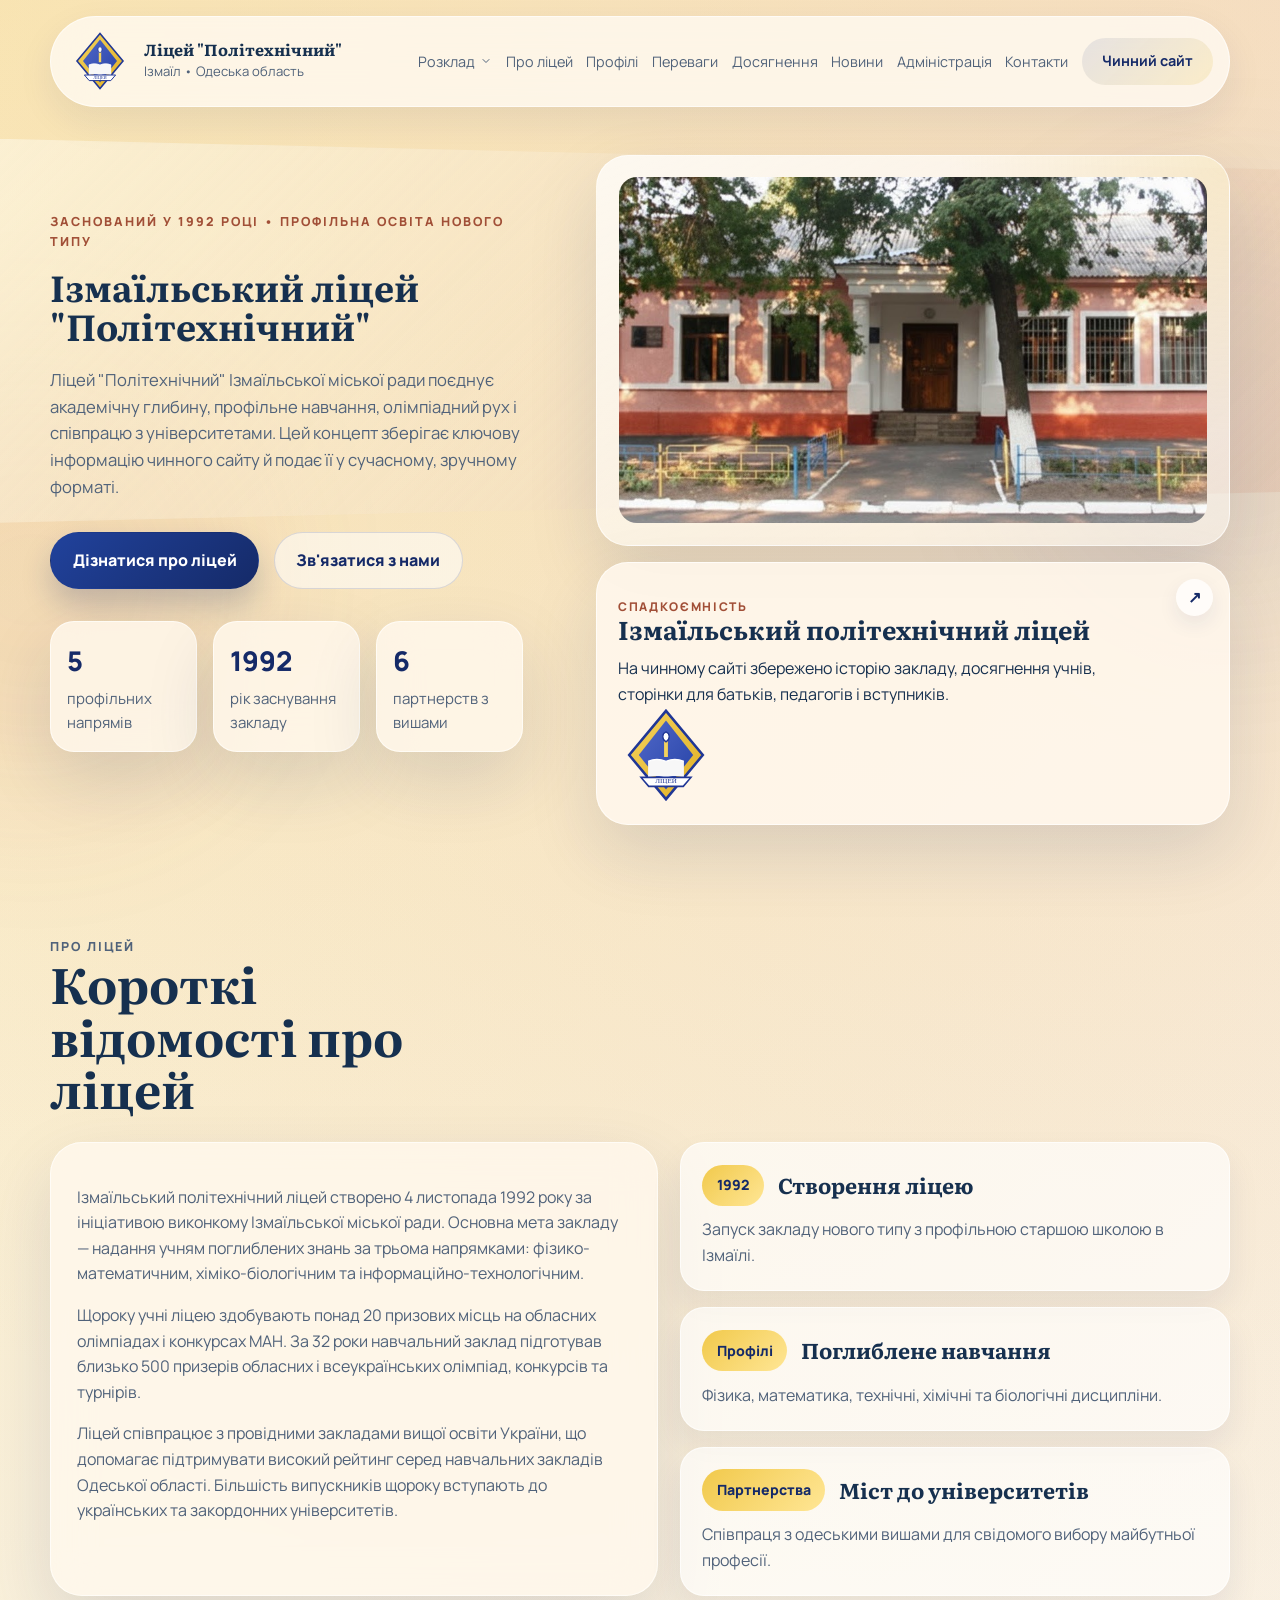
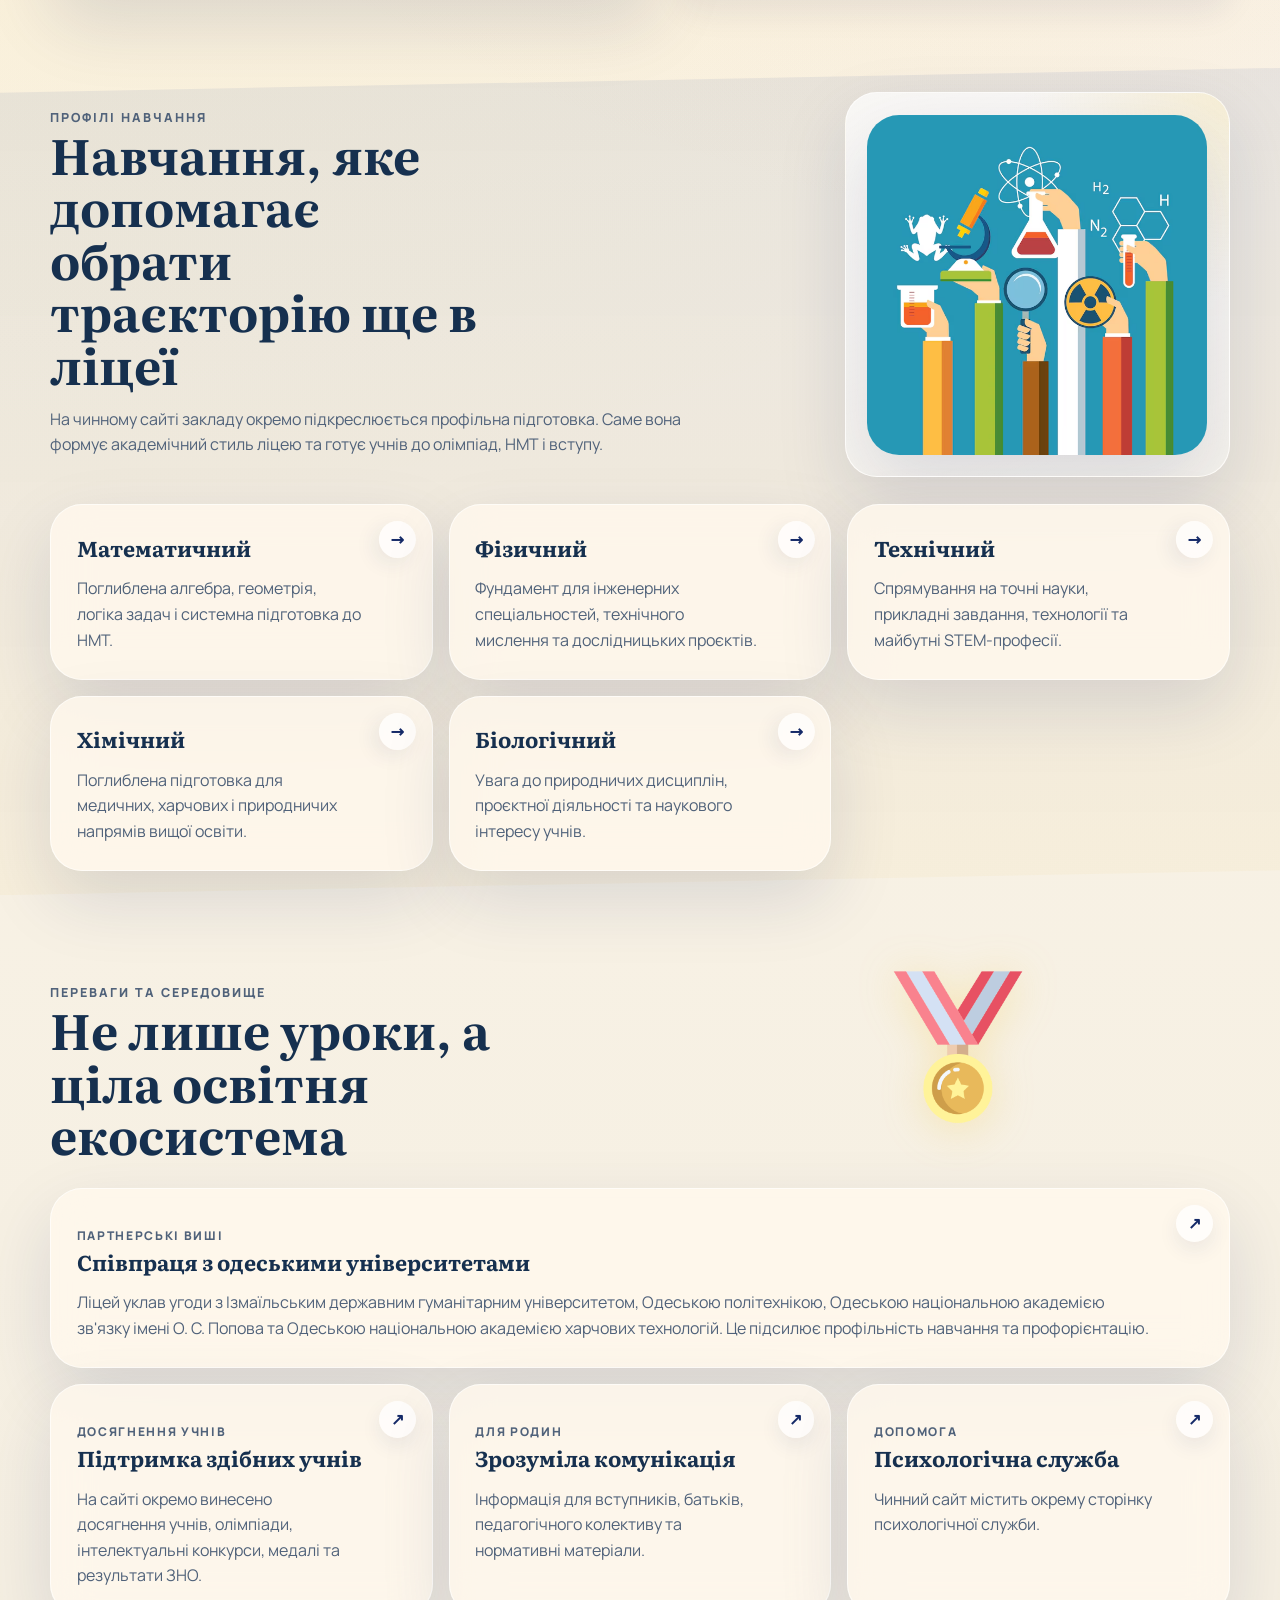
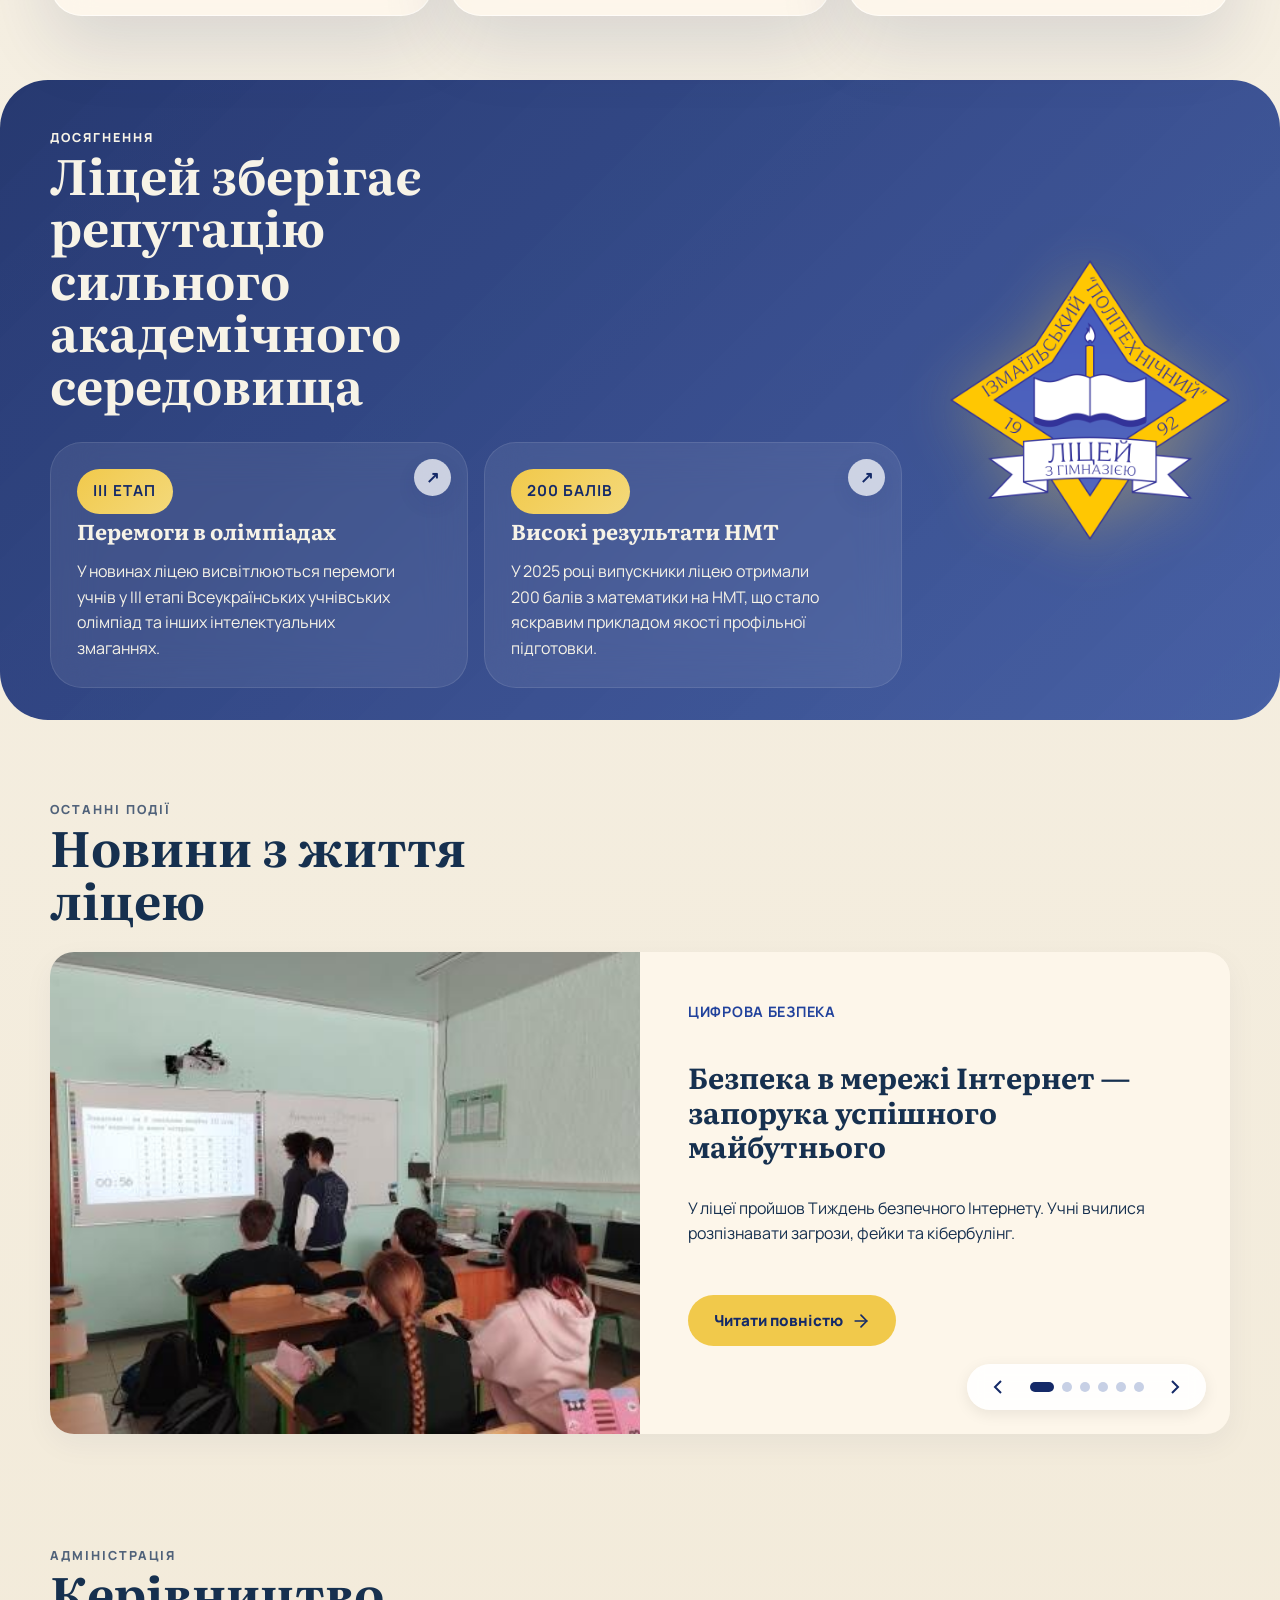
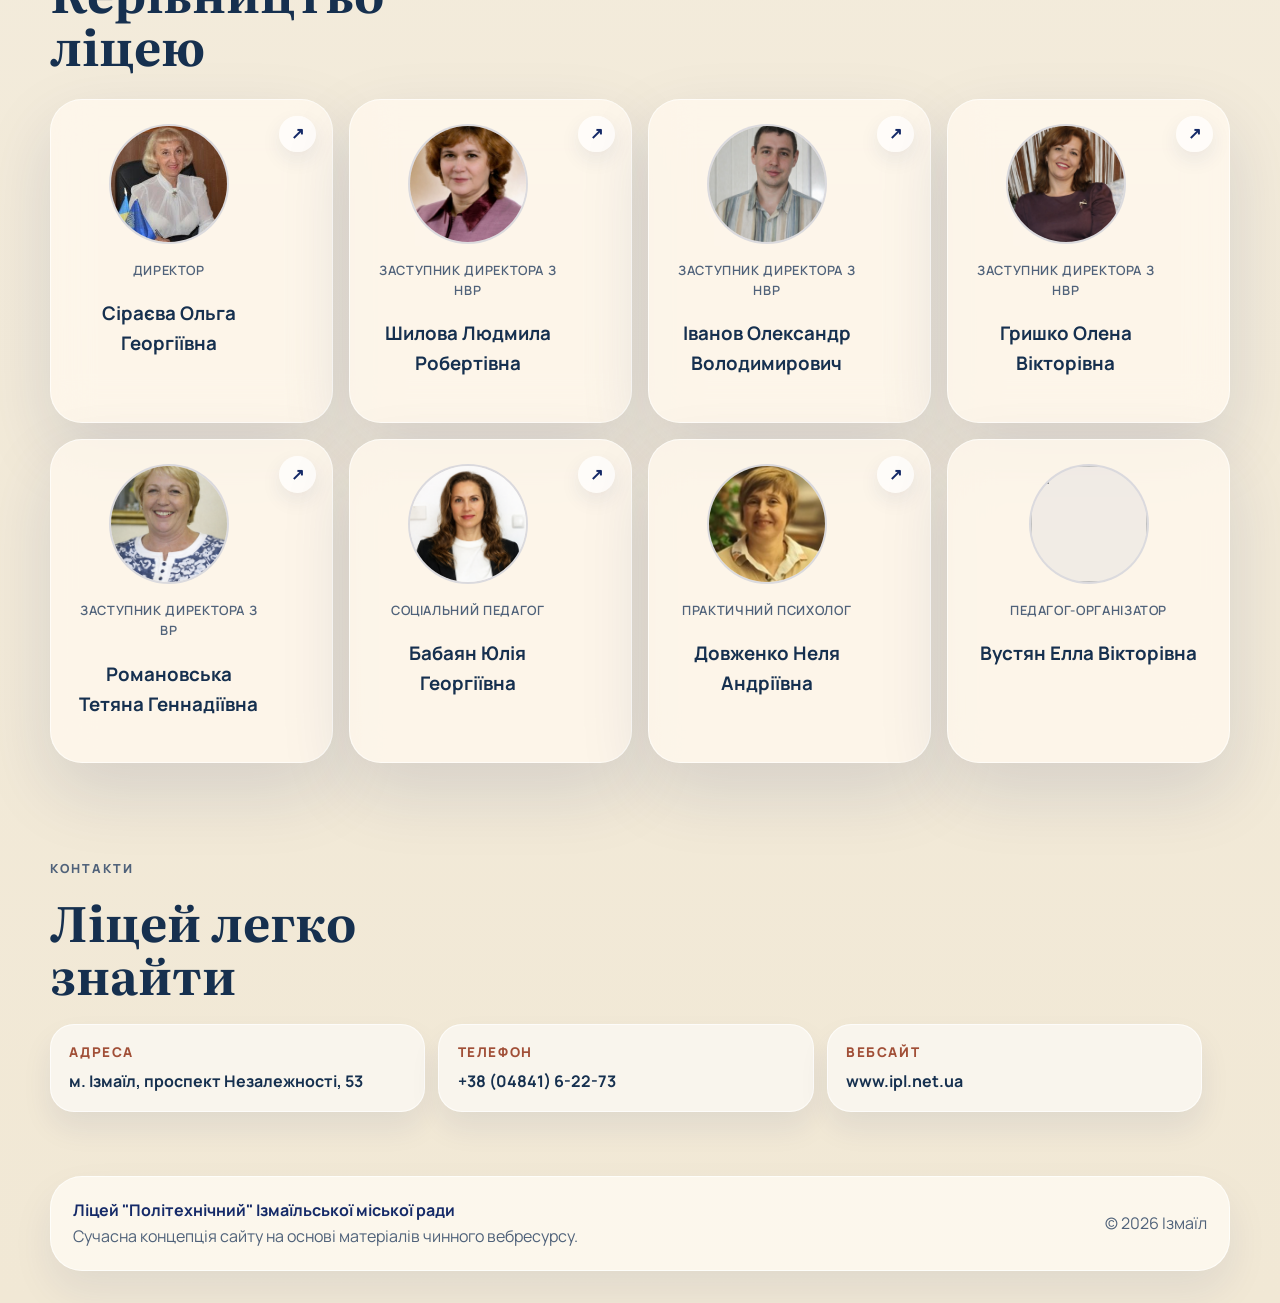
==== commit 5b2b217f: "Add files via upload" ====
--- a/index.html
+++ b/index.html
@@ -1,4 +1,4 @@
-﻿<!DOCTYPE html>
+<!DOCTYPE html>
 <html lang="uk">
 
 <head>
@@ -334,7 +334,7 @@
 
             <div class="news-slide">
               <div class="news-image">
-                <img src="http://www.ipl.net.ua/images/2026_internet/4.jpg" alt="Безпека в мережі Інтернет"
+                <img src="assets/2026_internet.jpg" alt="Безпека в мережі Інтернет"
                   loading="lazy">
               </div>
               <div class="news-content">
@@ -358,7 +358,7 @@
 
             <div class="news-slide">
               <div class="news-image">
-                <img src="http://www.ipl.net.ua/images/valentine.jpg" alt="День закоханих у ліцеї" loading="lazy">
+                <img src="assets/valentine.jpg" alt="День закоханих у ліцеї" loading="lazy">
               </div>
               <div class="news-content">
                 <p class="news-tag">Свято</p>
@@ -381,7 +381,7 @@
             <div class="news-slide">
               <div class="news-image">
                 <img
-                  src="http://www.ipl.net.ua/images/plich_o_plich/1/636794304_122202360614539080_3472821236660308530_n.jpg"
+                  src="assets/636794304_122202360614539080_3472821236660308530_n.jpg"
                   alt="Пліч-о-пліч Всеукраїнські шкільні ліги" loading="lazy">
               </div>
               <div class="news-content">
@@ -404,7 +404,7 @@
 
             <div class="news-slide">
               <div class="news-image">
-                <img src="http://www.ipl.net.ua/images/_viber_2026-02-18_09-42-29-970.jpg"
+                <img src="assets/Нейрографіка_як_шлях_до_ресурсу.jpg"
                   alt="Нейрографіка як шлях до ресурсу" loading="lazy">
               </div>
               <div class="news-content">
@@ -428,7 +428,7 @@
             <div class="news-slide">
               <div class="news-image">
                 <img
-                  src="http://www.ipl.net.ua/images/evakuacya_2026/631528463_122201663612539080_6978065570802750804_n.jpg"
+                  src="assets/631528463_122201663612539080_6978065570802750804_n.jpg"
                   alt="навчально-тренувальна евакуація" loading="lazy">
               </div>
               <div class="news-content">
@@ -451,7 +451,7 @@
 
             <div class="news-slide">
               <div class="news-image">
-                <img src="http://www.ipl.net.ua/images/5%20kl_fizra.jpg" alt="Козацький гарт у 5 класі" loading="lazy">
+                <img src="assets/5%20kl_fizra.jpg" alt="Козацький гарт у 5 класі" loading="lazy">
               </div>
               <div class="news-content">
                 <p class="news-tag">Спорт</p>
